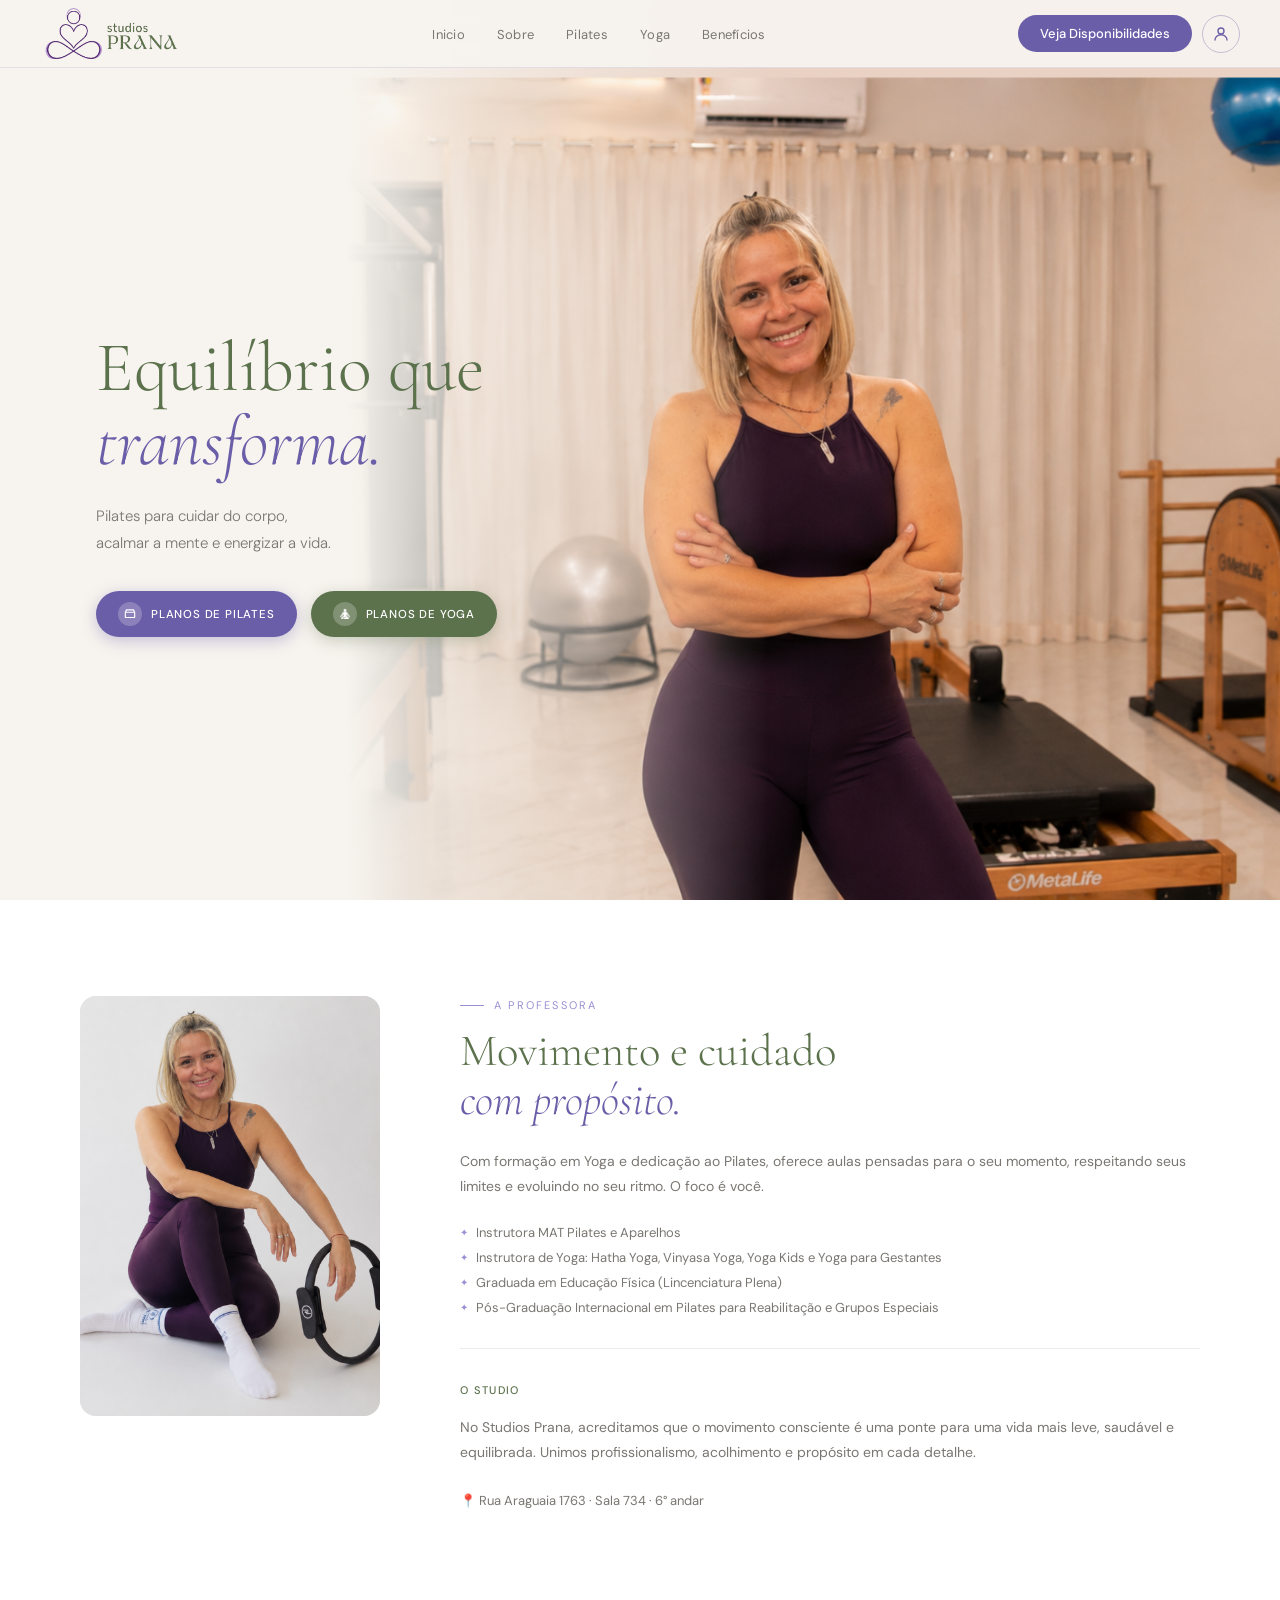
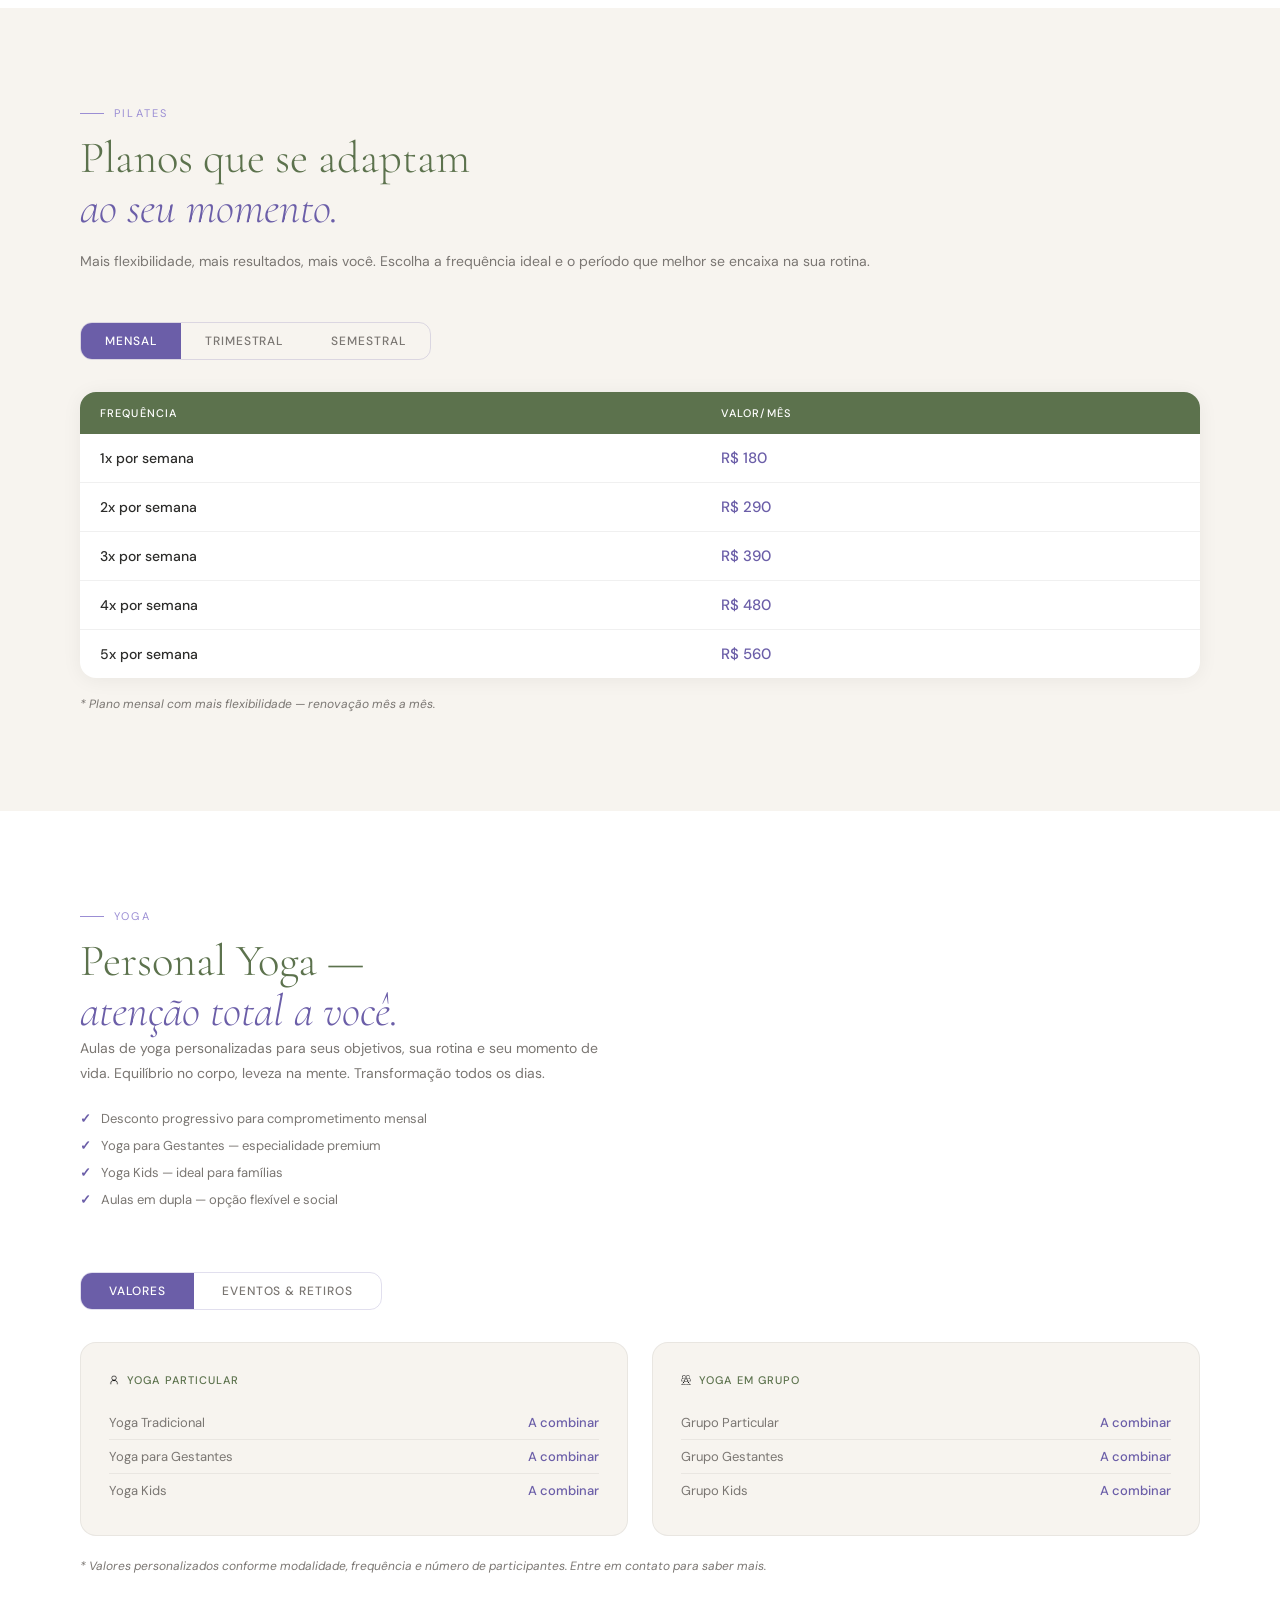
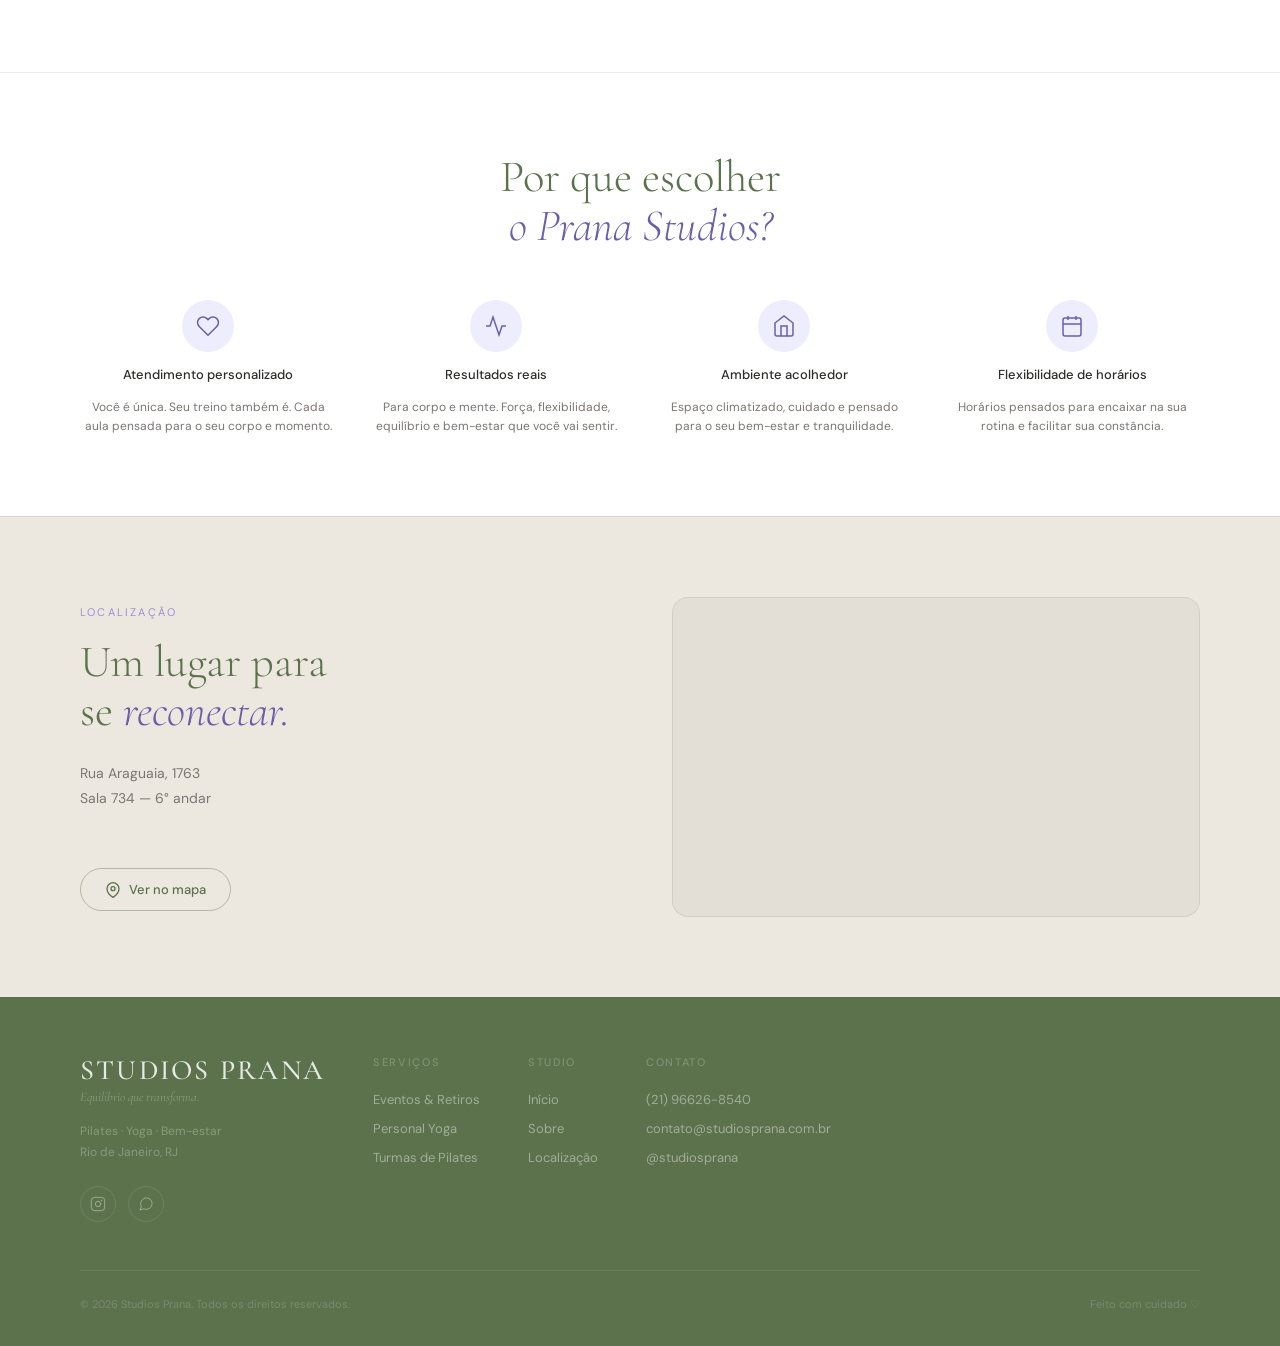
==== index.html @ 143e9cb1 "First Commit" ====
<!DOCTYPE html>
<html lang="pt-BR">

<head>
  <meta charset="UTF-8">
  <meta name="viewport" content="width=device-width, initial-scale=1.0">
  <title>Prana Studios — Equilíbrio que transforma</title>
  <link rel="preconnect" href="https://fonts.googleapis.com">
  <link rel="preconnect" href="https://fonts.gstatic.com" crossorigin>
  <link
    href="https://fonts.googleapis.com/css2?family=Cormorant+Garamond:ital,wght@0,300;0,400;0,500;1,300;1,400&family=DM+Sans:wght@300;400;500&display=swap"
    rel="stylesheet">
  <link rel="stylesheet" href="./css/style.css">
</head>

<body>

  <!-- NAV -->
  <nav>
    <img src="imagens/logo-horiz.png" alt="Prana Studios" style="width:140px;">
    <ul class="nav-links">
      <li><a href="#inicio">Inicio</a></li>
      <li><a href="#sobre">Sobre</a></li>
      <li><a href="#pilates">Pilates</a></li>
      <li><a href="#yoga">Yoga</a></li>
      <li><a href="#beneficios">Benefícios</a></li>
    </ul>
    <div class="nav-right">
      <button class="btn-nav" onclick="abrirAgendar()">Veja Disponibilidades</button>
      <button class="btn-login" onclick="document.getElementById('loginOverlay').classList.add('open')"
        aria-label="Área do professor">
        <svg width="18" height="18" viewBox="0 0 24 24" fill="none" stroke="currentColor" stroke-width="1.8"
          stroke-linecap="round">
          <circle cx="12" cy="8" r="4" />
          <path d="M4 20 C4 16 7.6 13 12 13 C16.4 13 20 16 20 20" />
        </svg>
        <span class="login-tooltip">Área da professora</span>
      </button>
    </div>
  </nav>

  <!-- MODAL LOGIN -->
  <div class="login-overlay" id="loginOverlay" onclick="if(event.target===this) this.classList.remove('open')">
    <div class="login-modal">
      <button class="modal-close" onclick="document.getElementById('loginOverlay').classList.remove('open')">✕</button>
      <div class="modal-logo">
        <span class="name">PRANA</span>
        <span class="sub">studios</span>
      </div>
      <h2 class="modal-title">Bem-vinda,<br><em>professora.</em></h2>
      <div class="form-group">
        <label>E-mail</label>
        <input type="email" placeholder="seu@email.com">
      </div>
      <div class="form-group">
        <label>Senha</label>
        <input type="password" placeholder="••••••••">
      </div>
      <button class="btn-login-submit" onclick="loginProfessora()">
        Entrar no painel
      </button>
      <p class="modal-footer-text"><a href="#">Esqueci minha senha</a></p>
    </div>
  </div>

  <!-- MODAL AGENDAMENTO -->
  <div class="agendar-overlay" id="agendarOverlay" onclick="if(event.target===this) fecharAgendar()">
    <div class="agendar-modal">
      <div class="agendar-header">
        <div class="agendar-steps" id="agendarDots"></div>
        <p class="agendar-step-label" id="stepLabel"></p>
        <h2 class="agendar-title" id="stepTitle"></h2>
        <button class="modal-close" onclick="fecharAgendar()" style="top:20px;right:20px;">✕</button>
      </div>
      <div id="agendarBodyWrap"></div>
      <div class="agendar-footer" id="agendarFooter"></div>
    </div>
  </div>

  <!-- HERO -->
  <section class="hero" id="inicio">
    <img src="imagens/Design sem nome2.png" class="hero-bg-img" alt="Prana Studios">
    <div class="hero-fade"></div>
    <div class="hero-content">
      <h1 class="hero-title">
        Equilíbrio que
        <em>transforma.</em>
      </h1>
      <p class="hero-sub">
        Pilates para cuidar do corpo,<br>
        acalmar a mente e energizar a vida.
      </p>
      <div class="hero-btns">
        <a href="#pilates" class="btn-hero btn-hero-pilates">
          <span class="btn-hero-icon">
            <svg width="14" height="14" viewBox="0 0 24 24" fill="none" stroke="currentColor" stroke-width="2">
              <path d="M4 9h16M4 9l2-4h12l2 4M4 9v8a1 1 0 0 0 1 1h14a1 1 0 0 0 1-1V9" />
            </svg>
          </span>
          Planos de Pilates
        </a>
        <a href="#yoga" class="btn-hero btn-hero-yoga">
          <span class="btn-hero-icon">
            <img src="imagens/yoga.png" alt="yoga" style="width: 12px; display: flex; margin-bottom: 2px;">
          </span>
          Planos de Yoga
        </a>
      </div>
    </div>
  </section>

  <!-- SOBRE -->
  <section class="sobre" id="sobre">
    <div class="sobre-header-mobile">
      <div class="sobre-img reveal">
        <img src="imagens/instrutora.png" alt="">
      </div>
    </div>
    <div class="reveal">
      <p class="section-eyebrow">A professora</p>
      <h2 class="sobre-title">Movimento e cuidado<br><em>com propósito.</em></h2>
      <p class="sobre-desc">
        Com formação em Yoga e dedicação ao Pilates, oferece aulas pensadas para o seu momento, respeitando seus limites e evoluindo no seu ritmo. O foco é você.
      </p>
      <div class="prof-credenciais">
        <span class="credencial">Instrutora MAT Pilates e Aparelhos</span>
        <span class="credencial">Instrutora de Yoga: Hatha Yoga, Vinyasa Yoga, Yoga Kids e Yoga para Gestantes</span>
        <span class="credencial">Graduada em Educação Física (Lincenciatura Plena)</span>
        <span class="credencial">Pós-Graduação Internacional em Pilates para Reabilitação e Grupos Especiais</span>
      </div>
      <div class="sobre-studio">
        <p class="sobre-studio-title">O studio</p>
        <p class="sobre-desc">No Studios Prana, acreditamos que o movimento consciente é uma ponte para uma vida mais
          leve, saudável e equilibrada. Unimos profissionalismo, acolhimento e propósito em cada detalhe.</p>
        <p style="font-size:13px;color:var(--texto-muted);">📍 Rua Araguaia 1763 · Sala 734 · 6° andar</p>
      </div>
    </div>
  </section>

  <!-- PILATES -->
  <section class="pilates-section" id="pilates">
    <div class="section-header reveal">
      <p class="section-eyebrow">Pilates</p>
      <h2 class="section-title">Planos que se adaptam<br><em>ao seu momento.</em></h2>
      <p class="section-desc">Mais flexibilidade, mais resultados, mais você. Escolha a frequência ideal e o período que
        melhor se encaixa na sua rotina.</p>
    </div>
    <div class="reveal">
      <div class="planos-tabs">
        <button class="plano-tab active" onclick="showTab('pilates','mensal',this)">Mensal</button>
        <button class="plano-tab" onclick="showTab('pilates','trimestral',this)">Trimestral</button>
        <button class="plano-tab" onclick="showTab('pilates','semestral',this)">Semestral</button>
      </div>
      <div class="planos-panel active" id="pilates-mensal">
        <table class="planos-table">
          <thead>
            <tr>
              <th>Frequência</th>
              <th>Valor/mês</th>
            </tr>
          </thead>
          <tbody>
            <tr>
              <td>1x por semana</td>
              <td class="preco">R$ 180</td>
            </tr>
            <tr>
              <td>2x por semana</td>
              <td class="preco">R$ 290</td>
            </tr>
            <tr>
              <td>3x por semana</td>
              <td class="preco">R$ 390</td>
            </tr>
            <tr>
              <td>4x por semana</td>
              <td class="preco">R$ 480</td>
            </tr>
            <tr>
              <td>5x por semana</td>
              <td class="preco">R$ 560</td>
            </tr>
          </tbody>
        </table>
        <p class="planos-nota">* Plano mensal com mais flexibilidade — renovação mês a mês.</p>
      </div>
      <div class="planos-panel" id="pilates-trimestral">
        <table class="planos-table">
          <thead>
            <tr>
              <th>Frequência</th>
              <th>Valor/mês</th>
            </tr>
          </thead>
          <tbody>
            <tr>
              <td>1x por semana</td>
              <td class="preco">R$ 170</td>
            </tr>
            <tr>
              <td>2x por semana</td>
              <td class="preco">R$ 275</td>
            </tr>
            <tr>
              <td>3x por semana</td>
              <td class="preco">R$ 370</td>
            </tr>
            <tr>
              <td>4x por semana</td>
              <td class="preco">R$ 455</td>
            </tr>
            <tr>
              <td>5x por semana</td>
              <td class="preco">R$ 530</td>
            </tr>
          </tbody>
        </table>
        <p class="planos-nota">* Plano trimestral com condições especiais — compromisso de 3 meses.</p>
      </div>
      <div class="planos-panel" id="pilates-semestral">
        <table class="planos-table">
          <thead>
            <tr>
              <th>Frequência</th>
              <th>Valor/mês</th>
            </tr>
          </thead>
          <tbody>
            <tr>
              <td>1x por semana</td>
              <td class="preco">R$ 160</td>
            </tr>
            <tr>
              <td>2x por semana</td>
              <td class="preco">R$ 255</td>
            </tr>
            <tr>
              <td>3x por semana</td>
              <td class="preco">R$ 345</td>
            </tr>
            <tr>
              <td>4x por semana</td>
              <td class="preco">R$ 430</td>
            </tr>
            <tr>
              <td>5x por semana</td>
              <td class="preco">R$ 499</td>
            </tr>
          </tbody>
        </table>
        <p class="planos-nota">* Plano semestral com maior benefício — melhor custo por aula.</p>
      </div>
    </div>
  </section>

  <!-- YOGA -->
  <section class="yoga-section" id="yoga">
    <div class="yoga-intro">
      <div class="reveal">
        <p class="section-eyebrow">Yoga</p>
        <h2 class="section-title">Personal Yoga —<br><em>atenção total a você.</em></h2>
        <p class="yoga-desc">Aulas de yoga personalizadas para seus objetivos, sua rotina e seu momento de vida.
          Equilíbrio no corpo, leveza na mente. Transformação todos os dias.</p>
        <div class="yoga-destaques">
          <span class="yoga-destaque">Desconto progressivo para comprometimento mensal</span>
          <span class="yoga-destaque">Yoga para Gestantes — especialidade premium</span>
          <span class="yoga-destaque">Yoga Kids — ideal para famílias</span>
          <span class="yoga-destaque">Aulas em dupla — opção flexível e social</span>
        </div>
      </div>
    </div>
    <div class="reveal">
      <div class="yoga-tabs">
        <button class="yoga-tab active" onclick="showYogaTab('yoga-valores',this)">Valores</button>
        <button class="yoga-tab" onclick="showYogaTab('yoga-eventos',this)">Eventos &amp; Retiros</button>
      </div>

      <div class="yoga-panel active" id="yoga-valores">
        <div class="yoga-grid">
          <div class="yoga-card">
            <p class="yoga-card-title">
              <img src="imagens/person.png" alt="person" style="width: 10px;">
              Yoga Particular
            </p>
            <table>
              <tr>
                <td>Yoga Tradicional</td>
                <td>A combinar</td>
              </tr>
              <tr>
                <td>Yoga para Gestantes</td>
                <td>A combinar</td>
              </tr>
              <tr>
                <td>Yoga Kids</td>
                <td>A combinar</td>
              </tr>
            </table>
          </div>
          <div class="yoga-card">
            <p class="yoga-card-title">
              <img src="imagens/group.png" alt="" style="width: 10px;">
              Yoga em Grupo
            </p>
            <table>
              <tr>
                <td>Grupo Particular</td>
                <td>A combinar</td>
              </tr>
              <tr>
                <td>Grupo Gestantes</td>
                <td>A combinar</td>
              </tr>
              <tr>
                <td>Grupo Kids</td>
                <td>A combinar</td>
              </tr>
            </table>
          </div>
        </div>
        <p style="font-size:12px;color:var(--texto-muted);margin-top:1.25rem;font-style:italic;">
          * Valores personalizados conforme modalidade, frequência e número de participantes. Entre em contato para
          saber mais.
        </p>
      </div>

      <!-- EVENTOS & RETIROS — estado vazio + estrutura para eventos futuros -->
      <div class="yoga-panel" id="yoga-eventos">

        <!-- Estado vazio (visível enquanto não houver eventos) -->
        <div class="eventos-empty" id="eventosEmpty">
          <div class="eventos-empty-icon">
            <svg width="28" height="28" viewBox="0 0 24 24" fill="none" stroke="currentColor" stroke-width="1.3">
              <rect x="3" y="4" width="18" height="18" rx="2" />
              <line x1="16" y1="2" x2="16" y2="6" />
              <line x1="8" y1="2" x2="8" y2="6" />
              <line x1="3" y1="10" x2="21" y2="10" />
              <path d="M8 14h.01M12 14h.01M16 14h.01M8 18h.01M12 18h.01" />
            </svg>
          </div>
          <h3 class="eventos-empty-title">Em breve,<br><em>experiências incríveis.</em></h3>
          <p class="eventos-empty-desc">Nossos eventos e retiros estão sendo preparados com muito carinho. Deixe seu
            e-mail e você será a primeira a saber quando tiver novidades!</p>

          <!-- Formulário de aviso por e-mail -->
          <div class="eventos-email-form" id="eventosEmailForm">
            <div class="eventos-email-input-wrap">
              <input type="email" id="eventosEmailInput" class="eventos-email-input" placeholder="seu@email.com">
              <button class="eventos-email-btn" onclick="enviarAvisoEvento()">
                <svg width="14" height="14" viewBox="0 0 24 24" fill="none" stroke="currentColor" stroke-width="2.5">
                  <path d="M5 12h14M12 5l7 7-7 7" />
                </svg>
                Me avise
              </button>
            </div>
            <p class="eventos-email-nota">Sem spam. Só as novidades que importam 🌿</p>
          </div>

          <!-- Confirmação após envio -->
          <div class="eventos-email-ok" id="eventosEmailOk" style="display:none;">
            <svg width="18" height="18" viewBox="0 0 24 24" fill="none" stroke="currentColor" stroke-width="2">
              <path d="M20 6L9 17l-5-5" />
            </svg>
            Anotado! Você será avisada em primeira mão 🙏
          </div>

          <div class="eventos-tags">
            <span class="eventos-tag">🏕️ Retiros de fim de semana</span>
            <span class="eventos-tag">🧘 Aulas especiais em grupo</span>
            <span class="eventos-tag">✨ Workshops de bem-estar</span>
            <span class="eventos-tag">🌿 Meditação guiada</span>
          </div>
        </div>

        <!-- Grid de eventos (oculto agora — remova a style="display:none" e adicione a classe tem-eventos quando tiver eventos) -->
        <div class="eventos-grid" id="eventosGrid" style="display:none;">
          <!-- Exemplo de card de evento — duplique para adicionar mais -->
          <div class="evento-card-novo">
            <div class="evento-card-foto">
              <img src="" alt="Retiro de Yoga">
              <div class="evento-card-data">
                <div class="dia">14</div>
                <div class="mes">Jun</div>
              </div>
            </div>
            <div class="evento-card-body">
              <p class="evento-card-tipo">Retiro · Fim de semana</p>
              <h4 class="evento-card-nome">Retiro de Reconexão</h4>
              <p class="evento-card-info">Sábado e domingo · Serra da Mantiqueira<br>Yoga, meditação e alimentação
                consciente</p>
            </div>
          </div>
        </div>

      </div>
    </div>
  </section>

  <!-- BENEFÍCIOS -->
  <section class="beneficios-section" id="beneficios">
    <div class="beneficios-header reveal">
      <h2 class="beneficios-title">Por que escolher<br><em>o Prana Studios?</em></h2>
    </div>
    <div class="beneficios-grid">
      <div class="beneficio reveal">
        <div class="beneficio-icon"><svg width="24" height="24" viewBox="0 0 24 24" fill="none" stroke="currentColor"
            stroke-width="1.5">
            <path
              d="M20.84 4.61a5.5 5.5 0 0 0-7.78 0L12 5.67l-1.06-1.06a5.5 5.5 0 0 0-7.78 7.78l1.06 1.06L12 21.23l7.78-7.78 1.06-1.06a5.5 5.5 0 0 0 0-7.78z" />
          </svg></div>
        <p class="beneficio-title">Atendimento personalizado</p>
        <p class="beneficio-desc">Você é única. Seu treino também é. Cada aula pensada para o seu corpo e momento.</p>
      </div>
      <div class="beneficio reveal">
        <div class="beneficio-icon"><svg width="24" height="24" viewBox="0 0 24 24" fill="none" stroke="currentColor"
            stroke-width="1.5">
            <polyline points="22 12 18 12 15 21 9 3 6 12 2 12" />
          </svg></div>
        <p class="beneficio-title">Resultados reais</p>
        <p class="beneficio-desc">Para corpo e mente. Força, flexibilidade, equilíbrio e bem-estar que você vai sentir.
        </p>
      </div>
      <div class="beneficio reveal">
        <div class="beneficio-icon"><svg width="24" height="24" viewBox="0 0 24 24" fill="none" stroke="currentColor"
            stroke-width="1.5">
            <path d="M3 9l9-7 9 7v11a2 2 0 0 1-2 2H5a2 2 0 0 1-2-2z" />
            <polyline points="9 22 9 12 15 12 15 22" />
          </svg></div>
        <p class="beneficio-title">Ambiente acolhedor</p>
        <p class="beneficio-desc">Espaço climatizado, cuidado e pensado para o seu bem-estar e tranquilidade.</p>
      </div>
      <div class="beneficio reveal">
        <div class="beneficio-icon"><svg width="24" height="24" viewBox="0 0 24 24" fill="none" stroke="currentColor"
            stroke-width="1.5">
            <rect x="3" y="4" width="18" height="18" rx="2" ry="2" />
            <line x1="16" y1="2" x2="16" y2="6" />
            <line x1="8" y1="2" x2="8" y2="6" />
            <line x1="3" y1="10" x2="21" y2="10" />
          </svg></div>
        <p class="beneficio-title">Flexibilidade de horários</p>
        <p class="beneficio-desc">Horários pensados para encaixar na sua rotina e facilitar sua constância.</p>
      </div>
    </div>
  </section>

  <!-- LOCALIZAÇÃO -->
  <section class="localizacao" id="localizacao">
    <div class="loc-content reveal">
      <p class="loc-eyebrow">Localização</p>
      <h2 class="loc-title">Um lugar para<br>se <em>reconectar.</em></h2>
      <p class="loc-address">
        Rua Araguaia, 1763<br>
        Sala 734 — 6° andar<br><br>
      </p>
      <!-- Ver no mapa: abre Google Maps com rota para o endereço -->
      <a href="https://www.google.com/maps/dir/?api=1&destination=Rua+Araguaia,+1763,+Rio+de+Janeiro,+RJ"
        target="_blank" rel="noopener" class="btn-mapa">
        <svg width="16" height="16" viewBox="0 0 24 24" fill="none" stroke="currentColor" stroke-width="2">
          <path d="M21 10c0 7-9 13-9 13s-9-6-9-13a9 9 0 0 1 18 0z" />
          <circle cx="12" cy="10" r="3" />
        </svg>
        Ver no mapa
      </a>
    </div>
    <div class="loc-map reveal">
      <iframe
        src="https://www.google.com/maps/embed?pb=!1m18!1m12!1m3!1d3674.4744946246574!2d-43.3314837!3d-22.932745999999998!2m3!1f0!2f0!3f0!3m2!1i1024!2i768!4f13.1!3m3!1m2!1s0x9bd820514ac773%3A0x2c5edb3a5655ba79!2sUpside%20Araguaia!5e0!3m2!1spt-BR!2sbr!4v1779036798841!5m2!1spt-BR!2sbr"
        width="100%" height="100%" style="border:0;" allowfullscreen="" loading="lazy"
        referrerpolicy="no-referrer-when-downgrade">
      </iframe>
    </div>
  </section>

  <!-- FOOTER -->
  <footer>
    <div class="footer-top">
      <div class="footer-brand">
        <span class="name">STUDIOS PRANA</span>
        <span class="tagline">Equilíbrio que transforma.</span>
        <p>Pilates · Yoga · Bem-estar<br>Rio de Janeiro, RJ</p>
        <div class="social-links">
          <!-- Instagram -->
          <a class="social-link" href="https://instagram.com/studiosprana" target="_blank" aria-label="Instagram">
            <svg width="16" height="16" viewBox="0 0 24 24" fill="none" stroke="currentColor" stroke-width="1.5">
              <rect x="2" y="2" width="20" height="20" rx="5" />
              <circle cx="12" cy="12" r="4" />
              <circle cx="17.5" cy="6.5" r="0.5" fill="currentColor" />
            </svg>
          </a>
          <!-- WhatsApp -->
          <a class="social-link" href="https://wa.me/5521966268540" target="_blank" aria-label="WhatsApp">
            <svg width="16" height="16" viewBox="0 0 24 24" fill="none" stroke="currentColor" stroke-width="1.5">
              <path
                d="M21 11.5a8.38 8.38 0 0 1-.9 3.8 8.5 8.5 0 0 1-7.6 4.7 8.38 8.38 0 0 1-3.8-.9L3 21l1.9-5.7a8.38 8.38 0 0 1-.9-3.8 8.5 8.5 0 0 1 4.7-7.6 8.38 8.38 0 0 1 3.8-.9h.5a8.48 8.48 0 0 1 8 8v.5z" />
            </svg>
          </a>
        </div>
      </div>

      <div class="footer-col">
        <p class="footer-col-title">Serviços</p>
        <ul>
          <li><a href="#yoga">Eventos &amp; Retiros</a></li>
          <li><a href="#yoga">Personal Yoga</a></li>
          <li><a href="#pilates">Turmas de Pilates</a></li>
        </ul>
      </div>

      <div class="footer-col">
        <p class="footer-col-title">Studio</p>
        <ul>
          <li><a href="#inicio">Início</a></li>
          <li><a href="#sobre">Sobre</a></li>
          <li><a href="#localizacao">Localização</a></li>
        </ul>
      </div>

      <div class="footer-col">
        <p class="footer-col-title">Contato</p>
        <ul>
          <li><a href="https://wa.me/5521966268540">(21) 96626-8540</a></li>
          <li><a href="mailto:contato@studiosprana.com.br">contato@studiosprana.com.br</a></li>
          <li><a href="https://instagram.com/studiosprana" target="_blank">@studiosprana</a></li>
        </ul>
      </div>
    </div>
    <div class="footer-bottom">
      <p>© 2026 Studios Prana. Todos os direitos reservados.</p>
      <p>Feito com cuidado ♡</p>
    </div>
  </footer>
  <script src="script.js"></script>
</body>

</html>
---- css/style.css ----
/* BASE — crie a pasta css/base/ com esses arquivos */
@import url('./base/reset.css');
@import url('./base/variables.css');
@import url('./base/typography.css');
@import url('./base/global.css');

/* LAYOUT */
@import url('./layout/nav.css');
@import url('./layout/sections.css');
@import url('./layout/footer.css');

/* COMPONENTS */
@import url('./components/modals.css');
@import url('./components/forms.css');
@import url('./components/buttons.css');
@import url('./components/cards.css');
@import url('./components/tabs.css');
@import url('./components/animations.css');

/* SECTIONS */
@import url('./sections/hero.css');
@import url('./sections/sobre.css');
@import url('./sections/pilares.css');
@import url('./sections/pilates.css');
@import url('./sections/yoga.css');
@import url('./sections/servicos.css');
@import url('./sections/beneficions.css');
@import url('./sections/localizacao.css');
@import url('./sections/agendamento.css');
@import url('./sections/eventos.css');

/* RESPONSIVE — pasta se chama "responsividade", não "responsive" */
@import url('./responsividade/mobile.css');
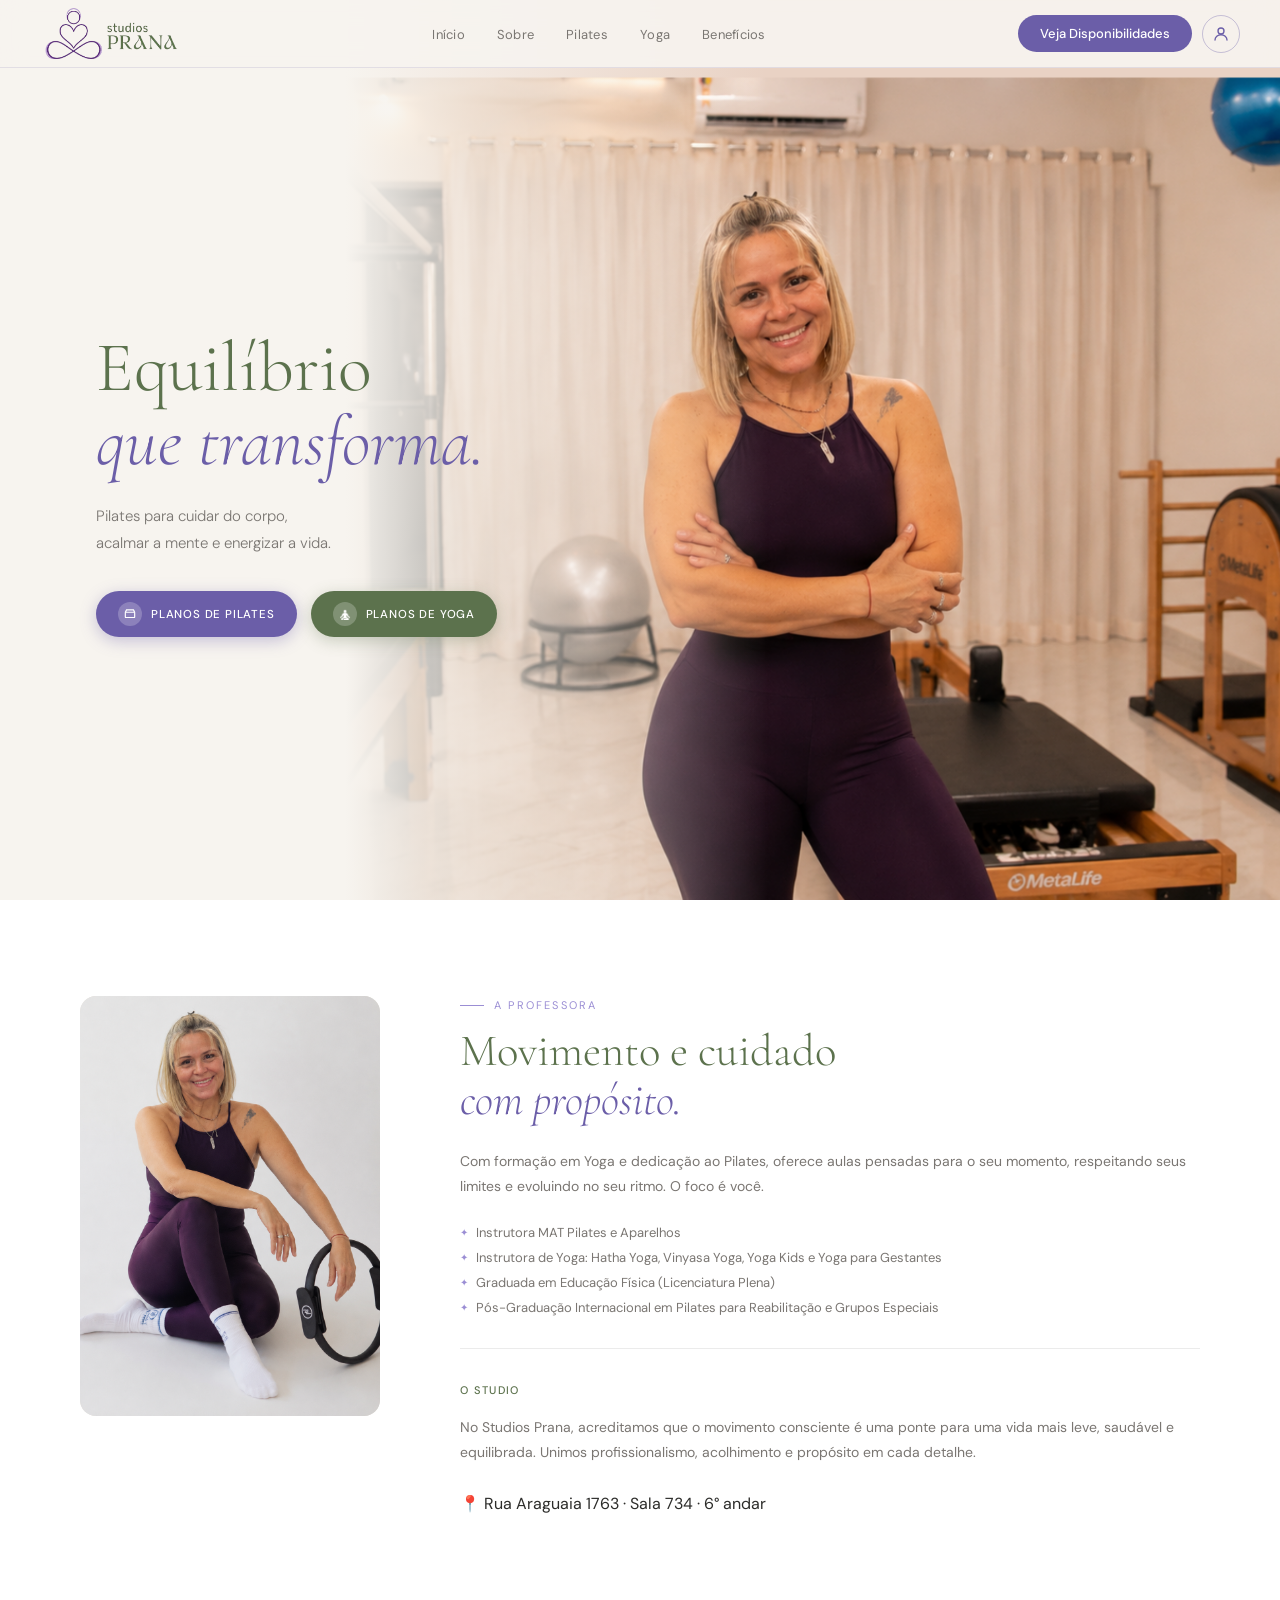
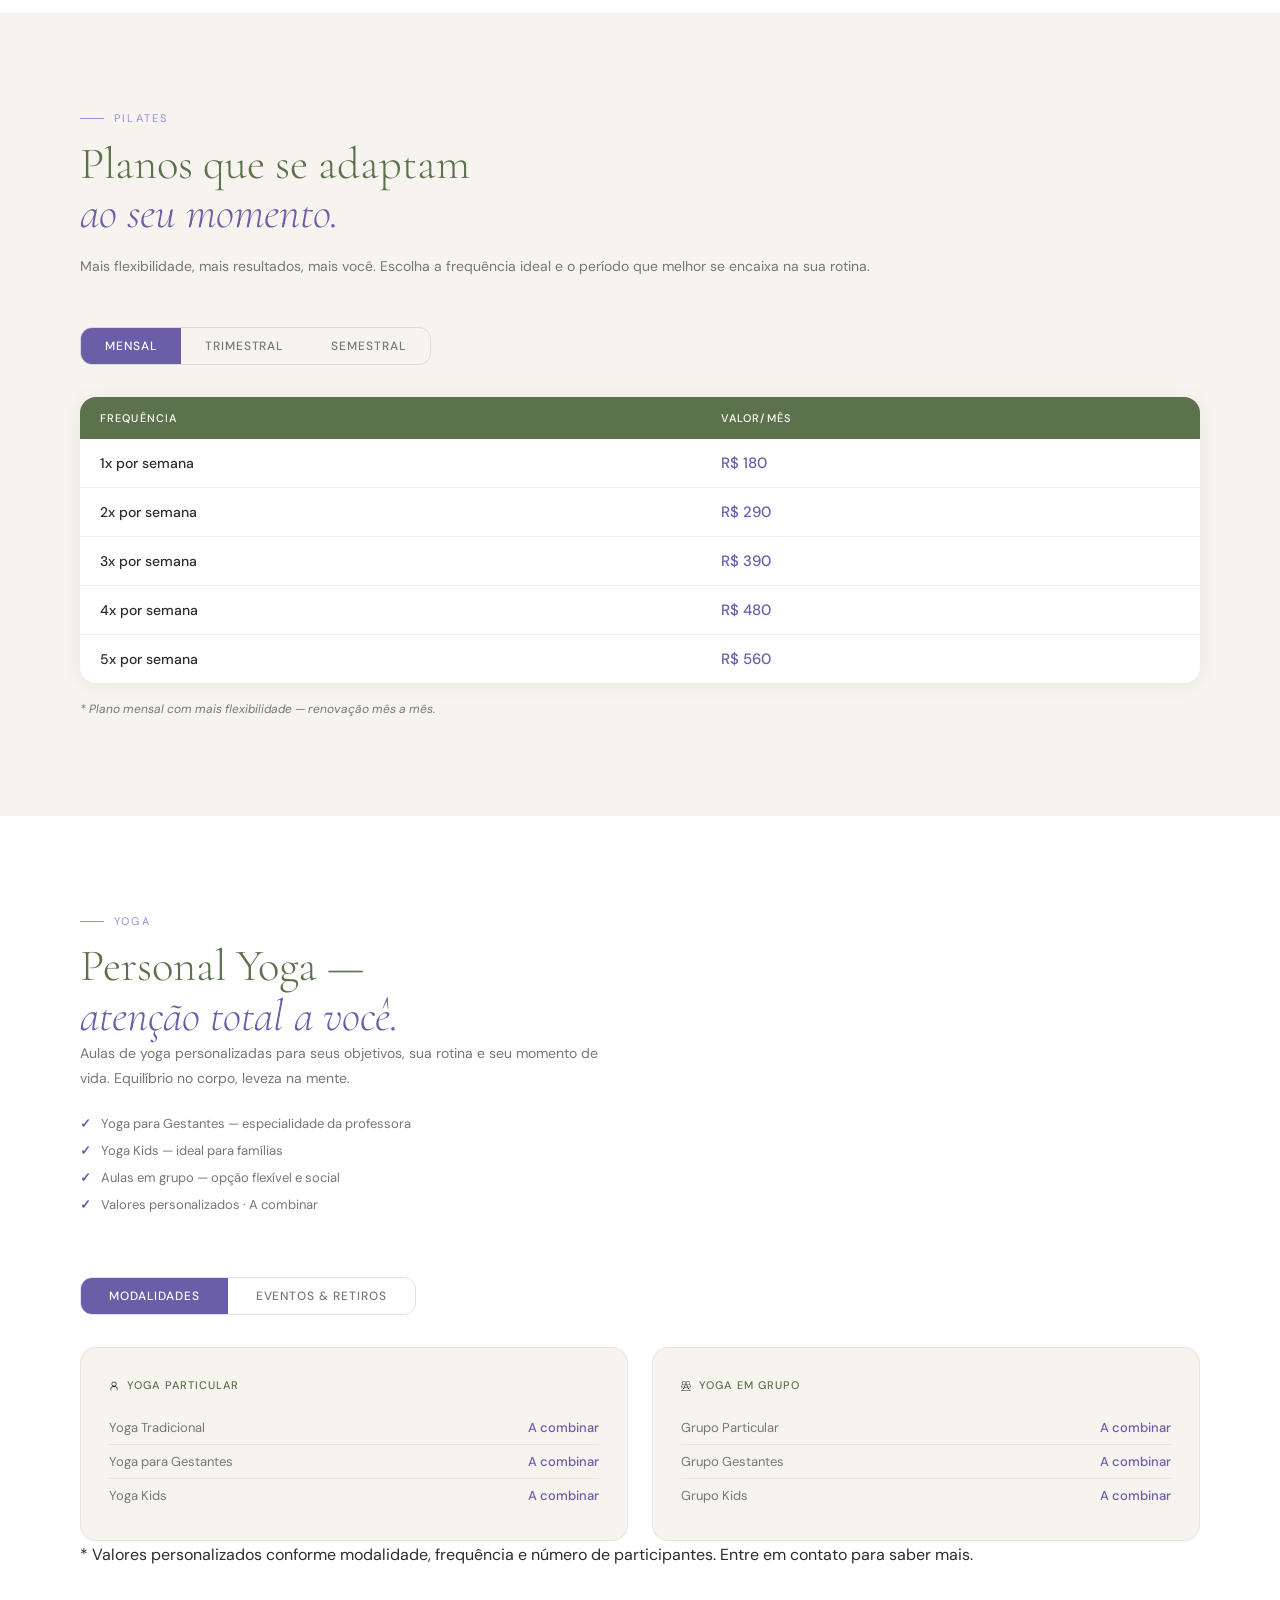
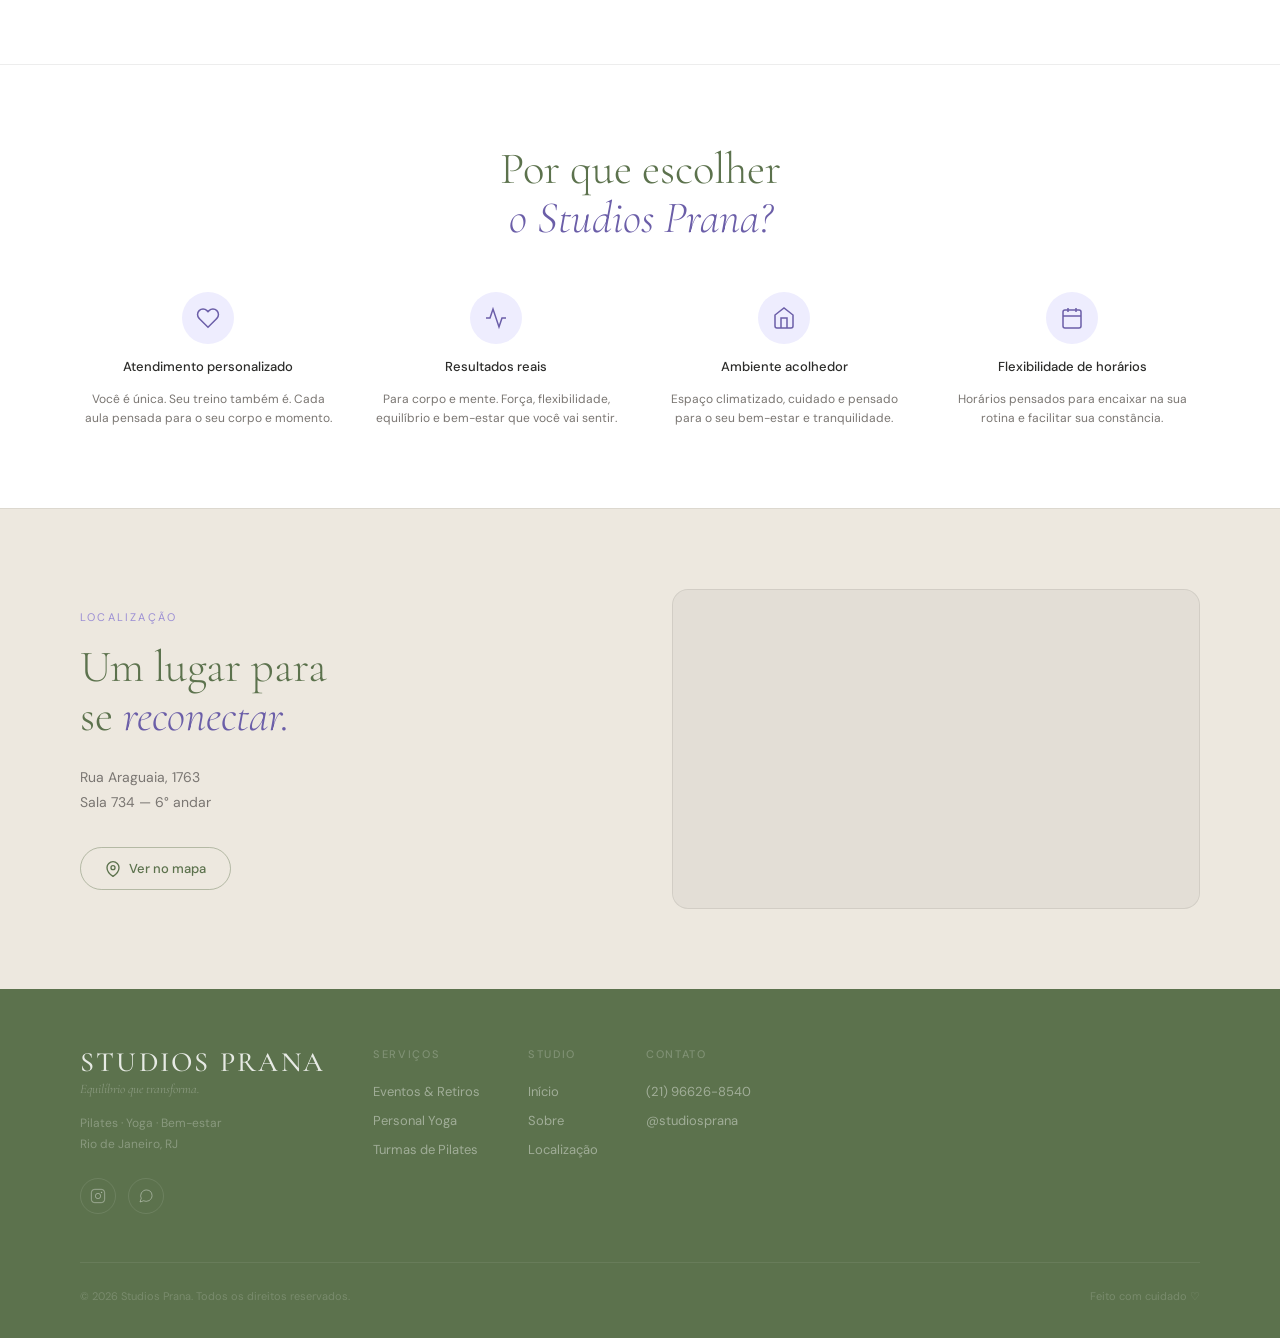
==== commit 87bf44c3: "Refactor scheduling modal logic and improve state management" ====
--- a/index.html
+++ b/index.html
@@ -4,7 +4,7 @@
 <head>
   <meta charset="UTF-8">
   <meta name="viewport" content="width=device-width, initial-scale=1.0">
-  <title>Prana Studios — Equilíbrio que transforma</title>
+  <title>Studios Prana — Equilíbrio que transforma</title>
   <link rel="preconnect" href="https://fonts.googleapis.com">
   <link rel="preconnect" href="https://fonts.gstatic.com" crossorigin>
   <link
@@ -15,20 +15,30 @@
 
 <body>
 
-  <!-- NAV -->
+  <!-- ── NAV ── -->
   <nav>
+    <button class="btn-menu" onclick="abrirDrawer()" aria-label="Abrir menu">
+      <svg viewBox="0 0 24 24" fill="none" stroke="currentColor" stroke-width="2">
+        <line x1="3" y1="6" x2="21" y2="6" />
+        <line x1="3" y1="12" x2="21" y2="12" />
+        <line x1="3" y1="18" x2="21" y2="18" />
+      </svg>
+    </button>
+
     <img src="imagens/logo-horiz.png" alt="Prana Studios" style="width:140px;">
+
     <ul class="nav-links">
-      <li><a href="#inicio">Inicio</a></li>
+      <li><a href="#inicio">Início</a></li>
       <li><a href="#sobre">Sobre</a></li>
       <li><a href="#pilates">Pilates</a></li>
       <li><a href="#yoga">Yoga</a></li>
       <li><a href="#beneficios">Benefícios</a></li>
     </ul>
+
     <div class="nav-right">
       <button class="btn-nav" onclick="abrirAgendar()">Veja Disponibilidades</button>
       <button class="btn-login" onclick="document.getElementById('loginOverlay').classList.add('open')"
-        aria-label="Área do professor">
+        aria-label="Área da professora">
         <svg width="18" height="18" viewBox="0 0 24 24" fill="none" stroke="currentColor" stroke-width="1.8"
           stroke-linecap="round">
           <circle cx="12" cy="8" r="4" />
@@ -39,7 +49,25 @@
     </div>
   </nav>
 
-  <!-- MODAL LOGIN -->
+  <div class="nav-drawer" id="navDrawer">
+    <div class="drawer-backdrop" onclick="fecharDrawer()"></div>
+    <div class="drawer-panel">
+      <button class="drawer-close" onclick="fecharDrawer()" aria-label="Fechar menu">
+        <svg viewBox="0 0 24 24" fill="none" stroke="currentColor" stroke-width="2">
+          <line x1="18" y1="6" x2="6" y2="18" />
+          <line x1="6" y1="6" x2="18" y2="18" />
+        </svg>
+      </button>
+      <a href="#inicio" onclick="fecharDrawer()">Início</a>
+      <a href="#sobre" onclick="fecharDrawer()">Sobre</a>
+      <a href="#pilates" onclick="fecharDrawer()">Pilates</a>
+      <a href="#yoga" onclick="fecharDrawer()">Yoga</a>
+      <a href="#beneficios" onclick="fecharDrawer()">Benefícios</a>
+    </div>
+  </div>
+
+
+  <!-- ── MODAL LOGIN ── -->
   <div class="login-overlay" id="loginOverlay" onclick="if(event.target===this) this.classList.remove('open')">
     <div class="login-modal">
       <button class="modal-close" onclick="document.getElementById('loginOverlay').classList.remove('open')">✕</button>
@@ -56,14 +84,12 @@
         <label>Senha</label>
         <input type="password" placeholder="••••••••">
       </div>
-      <button class="btn-login-submit" onclick="loginProfessora()">
-        Entrar no painel
-      </button>
+      <button class="btn-login-submit" onclick="loginProfessora()">Entrar no painel</button>
       <p class="modal-footer-text"><a href="#">Esqueci minha senha</a></p>
     </div>
   </div>
 
-  <!-- MODAL AGENDAMENTO -->
+  <!-- ── MODAL AGENDAMENTO ── -->
   <div class="agendar-overlay" id="agendarOverlay" onclick="if(event.target===this) fecharAgendar()">
     <div class="agendar-modal">
       <div class="agendar-header">
@@ -77,19 +103,25 @@
     </div>
   </div>
 
-  <!-- HERO -->
+  <!-- ── HERO ── -->
   <section class="hero" id="inicio">
-    <img src="imagens/Design sem nome2.png" class="hero-bg-img" alt="Prana Studios">
+    <img src="imagens/Design sem nome2.png" class="hero-bg-img" alt="Studios Prana">
     <div class="hero-fade"></div>
     <div class="hero-content">
-      <h1 class="hero-title">
-        Equilíbrio que
-        <em>transforma.</em>
-      </h1>
+
+      <div class="hero-header">
+        <img src="imagens/logo-img.png" alt="Prana Studios" class="hero-logo-mobile">
+
+        <h1 class="hero-title">
+          Equilíbrio
+          <em> que transforma.</em>
+        </h1>
+      </div>
       <p class="hero-sub">
         Pilates para cuidar do corpo,<br>
         acalmar a mente e energizar a vida.
       </p>
+
       <div class="hero-btns">
         <a href="#pilates" class="btn-hero btn-hero-pilates">
           <span class="btn-hero-icon">
@@ -101,7 +133,7 @@
         </a>
         <a href="#yoga" class="btn-hero btn-hero-yoga">
           <span class="btn-hero-icon">
-            <img src="imagens/yoga.png" alt="yoga" style="width: 12px; display: flex; margin-bottom: 2px;">
+            <img src="imagens/yoga.png" alt="" style="width:12px;">
           </span>
           Planos de Yoga
         </a>
@@ -109,35 +141,36 @@
     </div>
   </section>
 
-  <!-- SOBRE -->
+  <!-- ── SOBRE ── -->
   <section class="sobre" id="sobre">
     <div class="sobre-header-mobile">
       <div class="sobre-img reveal">
-        <img src="imagens/instrutora.png" alt="">
+        <img src="imagens/instrutora.png" alt="Professora">
       </div>
     </div>
     <div class="reveal">
       <p class="section-eyebrow">A professora</p>
       <h2 class="sobre-title">Movimento e cuidado<br><em>com propósito.</em></h2>
       <p class="sobre-desc">
-        Com formação em Yoga e dedicação ao Pilates, oferece aulas pensadas para o seu momento, respeitando seus limites e evoluindo no seu ritmo. O foco é você.
+        Com formação em Yoga e dedicação ao Pilates, oferece aulas pensadas para o seu momento, respeitando seus limites
+        e evoluindo no seu ritmo. O foco é você.
       </p>
       <div class="prof-credenciais">
         <span class="credencial">Instrutora MAT Pilates e Aparelhos</span>
         <span class="credencial">Instrutora de Yoga: Hatha Yoga, Vinyasa Yoga, Yoga Kids e Yoga para Gestantes</span>
-        <span class="credencial">Graduada em Educação Física (Lincenciatura Plena)</span>
+        <span class="credencial">Graduada em Educação Física (Licenciatura Plena)</span>
         <span class="credencial">Pós-Graduação Internacional em Pilates para Reabilitação e Grupos Especiais</span>
       </div>
       <div class="sobre-studio">
         <p class="sobre-studio-title">O studio</p>
         <p class="sobre-desc">No Studios Prana, acreditamos que o movimento consciente é uma ponte para uma vida mais
           leve, saudável e equilibrada. Unimos profissionalismo, acolhimento e propósito em cada detalhe.</p>
-        <p style="font-size:13px;color:var(--texto-muted);">📍 Rua Araguaia 1763 · Sala 734 · 6° andar</p>
+        <p class="sobre-endereco">📍 Rua Araguaia 1763 · Sala 734 · 6° andar</p>
       </div>
     </div>
   </section>
 
-  <!-- PILATES -->
+  <!-- ── PILATES ── -->
   <section class="pilates-section" id="pilates">
     <div class="section-header reveal">
       <p class="section-eyebrow">Pilates</p>
@@ -151,6 +184,7 @@
         <button class="plano-tab" onclick="showTab('pilates','trimestral',this)">Trimestral</button>
         <button class="plano-tab" onclick="showTab('pilates','semestral',this)">Semestral</button>
       </div>
+
       <div class="planos-panel active" id="pilates-mensal">
         <table class="planos-table">
           <thead>
@@ -184,6 +218,7 @@
         </table>
         <p class="planos-nota">* Plano mensal com mais flexibilidade — renovação mês a mês.</p>
       </div>
+
       <div class="planos-panel" id="pilates-trimestral">
         <table class="planos-table">
           <thead>
@@ -217,6 +252,7 @@
         </table>
         <p class="planos-nota">* Plano trimestral com condições especiais — compromisso de 3 meses.</p>
       </div>
+
       <div class="planos-panel" id="pilates-semestral">
         <table class="planos-table">
           <thead>
@@ -253,33 +289,35 @@
     </div>
   </section>
 
-  <!-- YOGA -->
+  <!-- ── YOGA ── -->
   <section class="yoga-section" id="yoga">
     <div class="yoga-intro">
       <div class="reveal">
         <p class="section-eyebrow">Yoga</p>
         <h2 class="section-title">Personal Yoga —<br><em>atenção total a você.</em></h2>
         <p class="yoga-desc">Aulas de yoga personalizadas para seus objetivos, sua rotina e seu momento de vida.
-          Equilíbrio no corpo, leveza na mente. Transformação todos os dias.</p>
+          Equilíbrio no corpo, leveza na mente.</p>
         <div class="yoga-destaques">
-          <span class="yoga-destaque">Desconto progressivo para comprometimento mensal</span>
-          <span class="yoga-destaque">Yoga para Gestantes — especialidade premium</span>
+          <span class="yoga-destaque">Yoga para Gestantes — especialidade da professora</span>
           <span class="yoga-destaque">Yoga Kids — ideal para famílias</span>
-          <span class="yoga-destaque">Aulas em dupla — opção flexível e social</span>
-        </div>
-      </div>
-    </div>
+          <span class="yoga-destaque">Aulas em grupo — opção flexível e social</span>
+          <span class="yoga-destaque">Valores personalizados · A combinar</span>
+        </div>
+      </div>
+    </div>
+
     <div class="reveal">
       <div class="yoga-tabs">
-        <button class="yoga-tab active" onclick="showYogaTab('yoga-valores',this)">Valores</button>
+        <button class="yoga-tab active" onclick="showYogaTab('yoga-valores',this)">Modalidades</button>
         <button class="yoga-tab" onclick="showYogaTab('yoga-eventos',this)">Eventos &amp; Retiros</button>
       </div>
 
+      <!-- MODALIDADES -->
       <div class="yoga-panel active" id="yoga-valores">
         <div class="yoga-grid">
           <div class="yoga-card">
             <p class="yoga-card-title">
-              <img src="imagens/person.png" alt="person" style="width: 10px;">
+              <img src="imagens/person.png" alt="" style="width:10px;">
               Yoga Particular
             </p>
             <table>
@@ -299,7 +337,7 @@
           </div>
           <div class="yoga-card">
             <p class="yoga-card-title">
-              <img src="imagens/group.png" alt="" style="width: 10px;">
+              <img src="imagens/group.png" alt="" style="width:10px;">
               Yoga em Grupo
             </p>
             <table>
@@ -318,16 +356,12 @@
             </table>
           </div>
         </div>
-        <p style="font-size:12px;color:var(--texto-muted);margin-top:1.25rem;font-style:italic;">
-          * Valores personalizados conforme modalidade, frequência e número de participantes. Entre em contato para
-          saber mais.
-        </p>
-      </div>
-
-      <!-- EVENTOS & RETIROS — estado vazio + estrutura para eventos futuros -->
+        <p class="yoga-nota">* Valores personalizados conforme modalidade, frequência e número de participantes. Entre
+          em contato para saber mais.</p>
+      </div>
+
+      <!-- EVENTOS & RETIROS -->
       <div class="yoga-panel" id="yoga-eventos">
-
-        <!-- Estado vazio (visível enquanto não houver eventos) -->
         <div class="eventos-empty" id="eventosEmpty">
           <div class="eventos-empty-icon">
             <svg width="28" height="28" viewBox="0 0 24 24" fill="none" stroke="currentColor" stroke-width="1.3">
@@ -340,9 +374,7 @@
           </div>
           <h3 class="eventos-empty-title">Em breve,<br><em>experiências incríveis.</em></h3>
           <p class="eventos-empty-desc">Nossos eventos e retiros estão sendo preparados com muito carinho. Deixe seu
-            e-mail e você será a primeira a saber quando tiver novidades!</p>
-
-          <!-- Formulário de aviso por e-mail -->
+            e-mail e você será a primeira a saber!</p>
           <div class="eventos-email-form" id="eventosEmailForm">
             <div class="eventos-email-input-wrap">
               <input type="email" id="eventosEmailInput" class="eventos-email-input" placeholder="seu@email.com">
@@ -355,15 +387,12 @@
             </div>
             <p class="eventos-email-nota">Sem spam. Só as novidades que importam 🌿</p>
           </div>
-
-          <!-- Confirmação após envio -->
           <div class="eventos-email-ok" id="eventosEmailOk" style="display:none;">
             <svg width="18" height="18" viewBox="0 0 24 24" fill="none" stroke="currentColor" stroke-width="2">
               <path d="M20 6L9 17l-5-5" />
             </svg>
             Anotado! Você será avisada em primeira mão 🙏
           </div>
-
           <div class="eventos-tags">
             <span class="eventos-tag">🏕️ Retiros de fim de semana</span>
             <span class="eventos-tag">🧘 Aulas especiais em grupo</span>
@@ -372,9 +401,8 @@
           </div>
         </div>
 
-        <!-- Grid de eventos (oculto agora — remova a style="display:none" e adicione a classe tem-eventos quando tiver eventos) -->
+        <!-- Grid de eventos — remova display:none e adicione classe tem-eventos quando houver eventos -->
         <div class="eventos-grid" id="eventosGrid" style="display:none;">
-          <!-- Exemplo de card de evento — duplique para adicionar mais -->
           <div class="evento-card-novo">
             <div class="evento-card-foto">
               <img src="" alt="Retiro de Yoga">
@@ -391,68 +419,70 @@
             </div>
           </div>
         </div>
-
       </div>
     </div>
   </section>
 
-  <!-- BENEFÍCIOS -->
+  <!-- ── BENEFÍCIOS ── -->
   <section class="beneficios-section" id="beneficios">
     <div class="beneficios-header reveal">
-      <h2 class="beneficios-title">Por que escolher<br><em>o Prana Studios?</em></h2>
+      <h2 class="beneficios-title">Por que escolher<br><em>o Studios Prana?</em></h2>
     </div>
     <div class="beneficios-grid">
       <div class="beneficio reveal">
-        <div class="beneficio-icon"><svg width="24" height="24" viewBox="0 0 24 24" fill="none" stroke="currentColor"
-            stroke-width="1.5">
+        <div class="beneficio-icon">
+          <svg width="24" height="24" viewBox="0 0 24 24" fill="none" stroke="currentColor" stroke-width="1.5">
             <path
               d="M20.84 4.61a5.5 5.5 0 0 0-7.78 0L12 5.67l-1.06-1.06a5.5 5.5 0 0 0-7.78 7.78l1.06 1.06L12 21.23l7.78-7.78 1.06-1.06a5.5 5.5 0 0 0 0-7.78z" />
-          </svg></div>
+          </svg>
+        </div>
         <p class="beneficio-title">Atendimento personalizado</p>
         <p class="beneficio-desc">Você é única. Seu treino também é. Cada aula pensada para o seu corpo e momento.</p>
       </div>
       <div class="beneficio reveal">
-        <div class="beneficio-icon"><svg width="24" height="24" viewBox="0 0 24 24" fill="none" stroke="currentColor"
-            stroke-width="1.5">
+        <div class="beneficio-icon">
+          <svg width="24" height="24" viewBox="0 0 24 24" fill="none" stroke="currentColor" stroke-width="1.5">
             <polyline points="22 12 18 12 15 21 9 3 6 12 2 12" />
-          </svg></div>
+          </svg>
+        </div>
         <p class="beneficio-title">Resultados reais</p>
         <p class="beneficio-desc">Para corpo e mente. Força, flexibilidade, equilíbrio e bem-estar que você vai sentir.
         </p>
       </div>
       <div class="beneficio reveal">
-        <div class="beneficio-icon"><svg width="24" height="24" viewBox="0 0 24 24" fill="none" stroke="currentColor"
-            stroke-width="1.5">
+        <div class="beneficio-icon">
+          <svg width="24" height="24" viewBox="0 0 24 24" fill="none" stroke="currentColor" stroke-width="1.5">
             <path d="M3 9l9-7 9 7v11a2 2 0 0 1-2 2H5a2 2 0 0 1-2-2z" />
             <polyline points="9 22 9 12 15 12 15 22" />
-          </svg></div>
+          </svg>
+        </div>
         <p class="beneficio-title">Ambiente acolhedor</p>
         <p class="beneficio-desc">Espaço climatizado, cuidado e pensado para o seu bem-estar e tranquilidade.</p>
       </div>
       <div class="beneficio reveal">
-        <div class="beneficio-icon"><svg width="24" height="24" viewBox="0 0 24 24" fill="none" stroke="currentColor"
-            stroke-width="1.5">
-            <rect x="3" y="4" width="18" height="18" rx="2" ry="2" />
+        <div class="beneficio-icon">
+          <svg width="24" height="24" viewBox="0 0 24 24" fill="none" stroke="currentColor" stroke-width="1.5">
+            <rect x="3" y="4" width="18" height="18" rx="2" />
             <line x1="16" y1="2" x2="16" y2="6" />
             <line x1="8" y1="2" x2="8" y2="6" />
             <line x1="3" y1="10" x2="21" y2="10" />
-          </svg></div>
+          </svg>
+        </div>
         <p class="beneficio-title">Flexibilidade de horários</p>
         <p class="beneficio-desc">Horários pensados para encaixar na sua rotina e facilitar sua constância.</p>
       </div>
     </div>
   </section>
 
-  <!-- LOCALIZAÇÃO -->
+  <!-- ── LOCALIZAÇÃO ── -->
   <section class="localizacao" id="localizacao">
     <div class="loc-content reveal">
       <p class="loc-eyebrow">Localização</p>
       <h2 class="loc-title">Um lugar para<br>se <em>reconectar.</em></h2>
       <p class="loc-address">
         Rua Araguaia, 1763<br>
-        Sala 734 — 6° andar<br><br>
+        Sala 734 — 6° andar
       </p>
-      <!-- Ver no mapa: abre Google Maps com rota para o endereço -->
       <a href="https://www.google.com/maps/dir/?api=1&destination=Rua+Araguaia,+1763,+Rio+de+Janeiro,+RJ"
         target="_blank" rel="noopener" class="btn-mapa">
         <svg width="16" height="16" viewBox="0 0 24 24" fill="none" stroke="currentColor" stroke-width="2">
@@ -465,13 +495,13 @@
     <div class="loc-map reveal">
       <iframe
         src="https://www.google.com/maps/embed?pb=!1m18!1m12!1m3!1d3674.4744946246574!2d-43.3314837!3d-22.932745999999998!2m3!1f0!2f0!3f0!3m2!1i1024!2i768!4f13.1!3m3!1m2!1s0x9bd820514ac773%3A0x2c5edb3a5655ba79!2sUpside%20Araguaia!5e0!3m2!1spt-BR!2sbr!4v1779036798841!5m2!1spt-BR!2sbr"
-        width="100%" height="100%" style="border:0;" allowfullscreen="" loading="lazy"
+        width="100%" height="100%" style="border:0;" allowfullscreen loading="lazy"
         referrerpolicy="no-referrer-when-downgrade">
       </iframe>
     </div>
   </section>
 
-  <!-- FOOTER -->
+  <!-- ── FOOTER ── -->
   <footer>
     <div class="footer-top">
       <div class="footer-brand">
@@ -479,16 +509,16 @@
         <span class="tagline">Equilíbrio que transforma.</span>
         <p>Pilates · Yoga · Bem-estar<br>Rio de Janeiro, RJ</p>
         <div class="social-links">
-          <!-- Instagram -->
-          <a class="social-link" href="https://instagram.com/studiosprana" target="_blank" aria-label="Instagram">
+          <a class="social-link" href="https://instagram.com/studiosprana" target="_blank" rel="noopener"
+            aria-label="Instagram">
             <svg width="16" height="16" viewBox="0 0 24 24" fill="none" stroke="currentColor" stroke-width="1.5">
               <rect x="2" y="2" width="20" height="20" rx="5" />
               <circle cx="12" cy="12" r="4" />
               <circle cx="17.5" cy="6.5" r="0.5" fill="currentColor" />
             </svg>
           </a>
-          <!-- WhatsApp -->
-          <a class="social-link" href="https://wa.me/5521966268540" target="_blank" aria-label="WhatsApp">
+          <a class="social-link" href="https://wa.me/5521966268540" target="_blank" rel="noopener"
+            aria-label="WhatsApp">
             <svg width="16" height="16" viewBox="0 0 24 24" fill="none" stroke="currentColor" stroke-width="1.5">
               <path
                 d="M21 11.5a8.38 8.38 0 0 1-.9 3.8 8.5 8.5 0 0 1-7.6 4.7 8.38 8.38 0 0 1-3.8-.9L3 21l1.9-5.7a8.38 8.38 0 0 1-.9-3.8 8.5 8.5 0 0 1 4.7-7.6 8.38 8.38 0 0 1 3.8-.9h.5a8.48 8.48 0 0 1 8 8v.5z" />
@@ -496,7 +526,6 @@
           </a>
         </div>
       </div>
-
       <div class="footer-col">
         <p class="footer-col-title">Serviços</p>
         <ul>
@@ -505,7 +534,6 @@
           <li><a href="#pilates">Turmas de Pilates</a></li>
         </ul>
       </div>
-
       <div class="footer-col">
         <p class="footer-col-title">Studio</p>
         <ul>
@@ -514,13 +542,11 @@
           <li><a href="#localizacao">Localização</a></li>
         </ul>
       </div>
-
       <div class="footer-col">
         <p class="footer-col-title">Contato</p>
         <ul>
           <li><a href="https://wa.me/5521966268540">(21) 96626-8540</a></li>
-          <li><a href="mailto:contato@studiosprana.com.br">contato@studiosprana.com.br</a></li>
-          <li><a href="https://instagram.com/studiosprana" target="_blank">@studiosprana</a></li>
+          <li><a href="https://instagram.com/studiosprana" target="_blank" rel="noopener">@studiosprana</a></li>
         </ul>
       </div>
     </div>
@@ -529,6 +555,7 @@
       <p>Feito com cuidado ♡</p>
     </div>
   </footer>
+
   <script src="script.js"></script>
 </body>
 
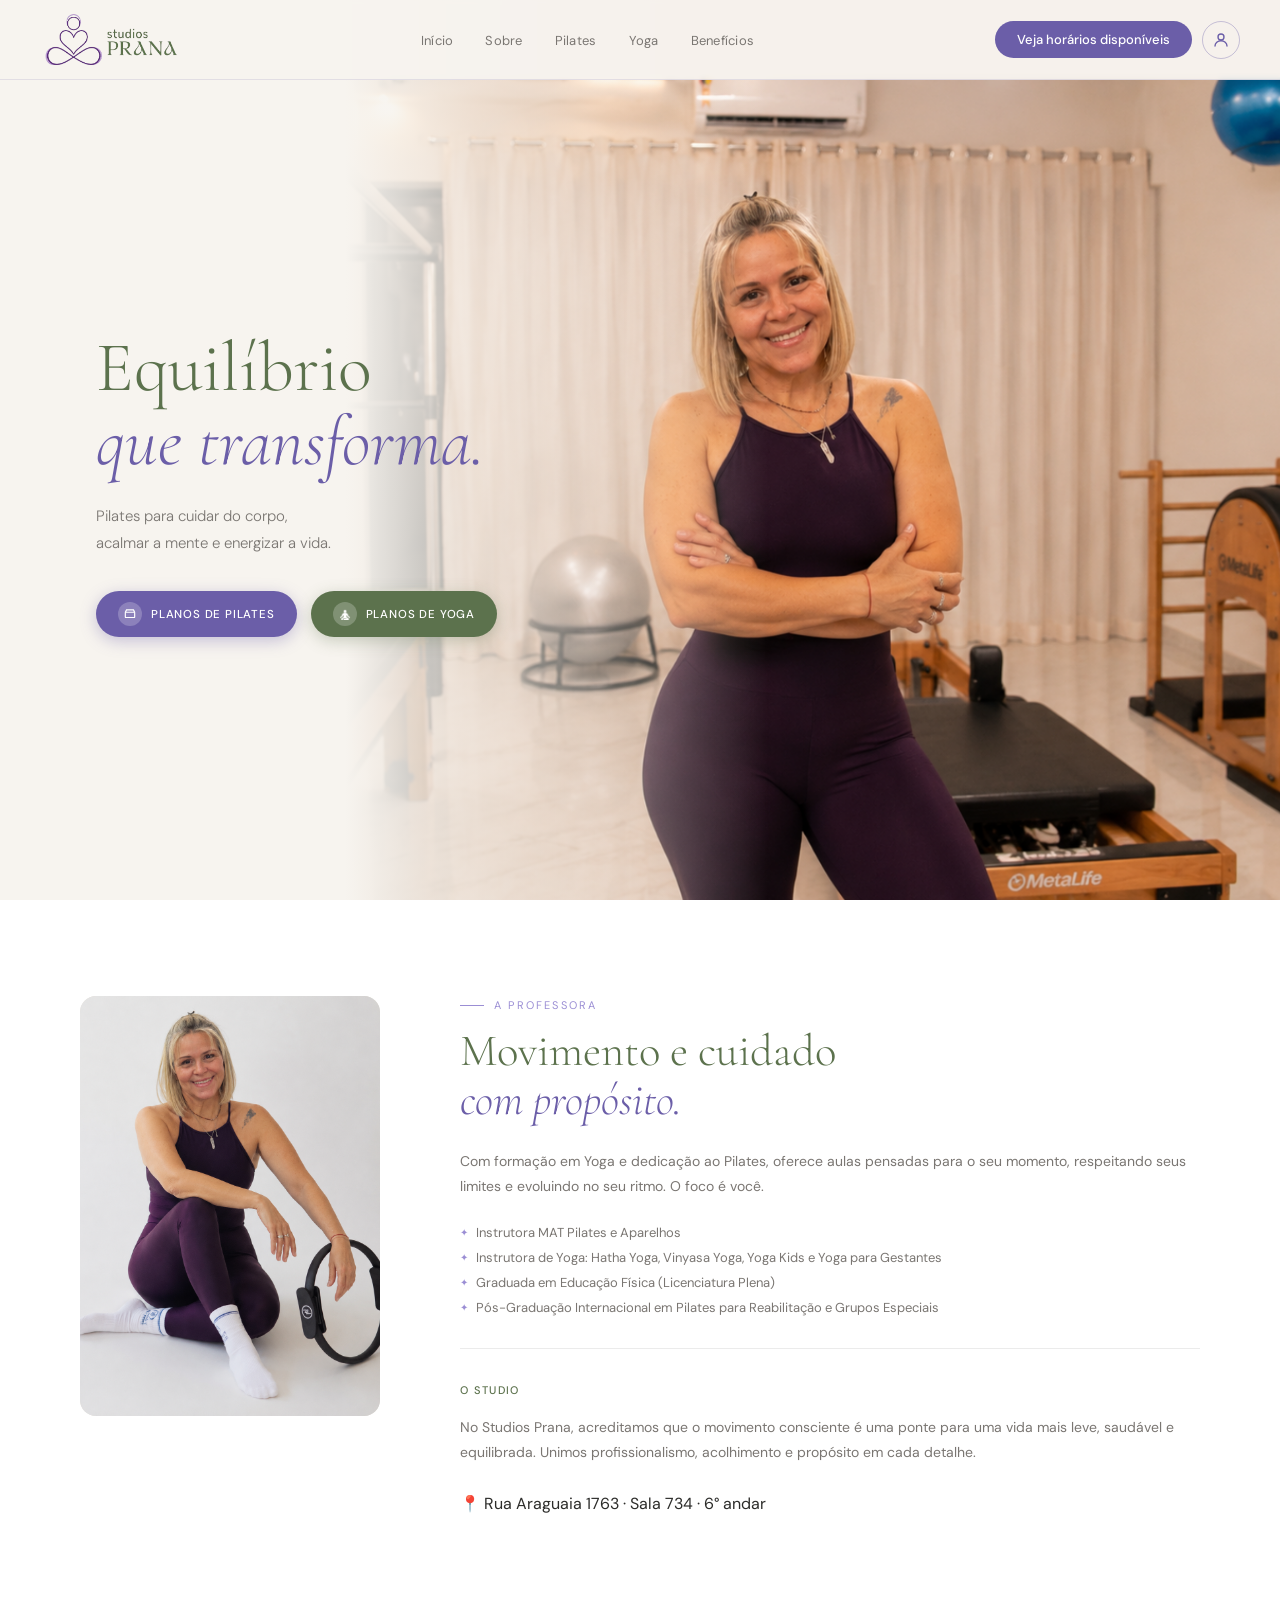
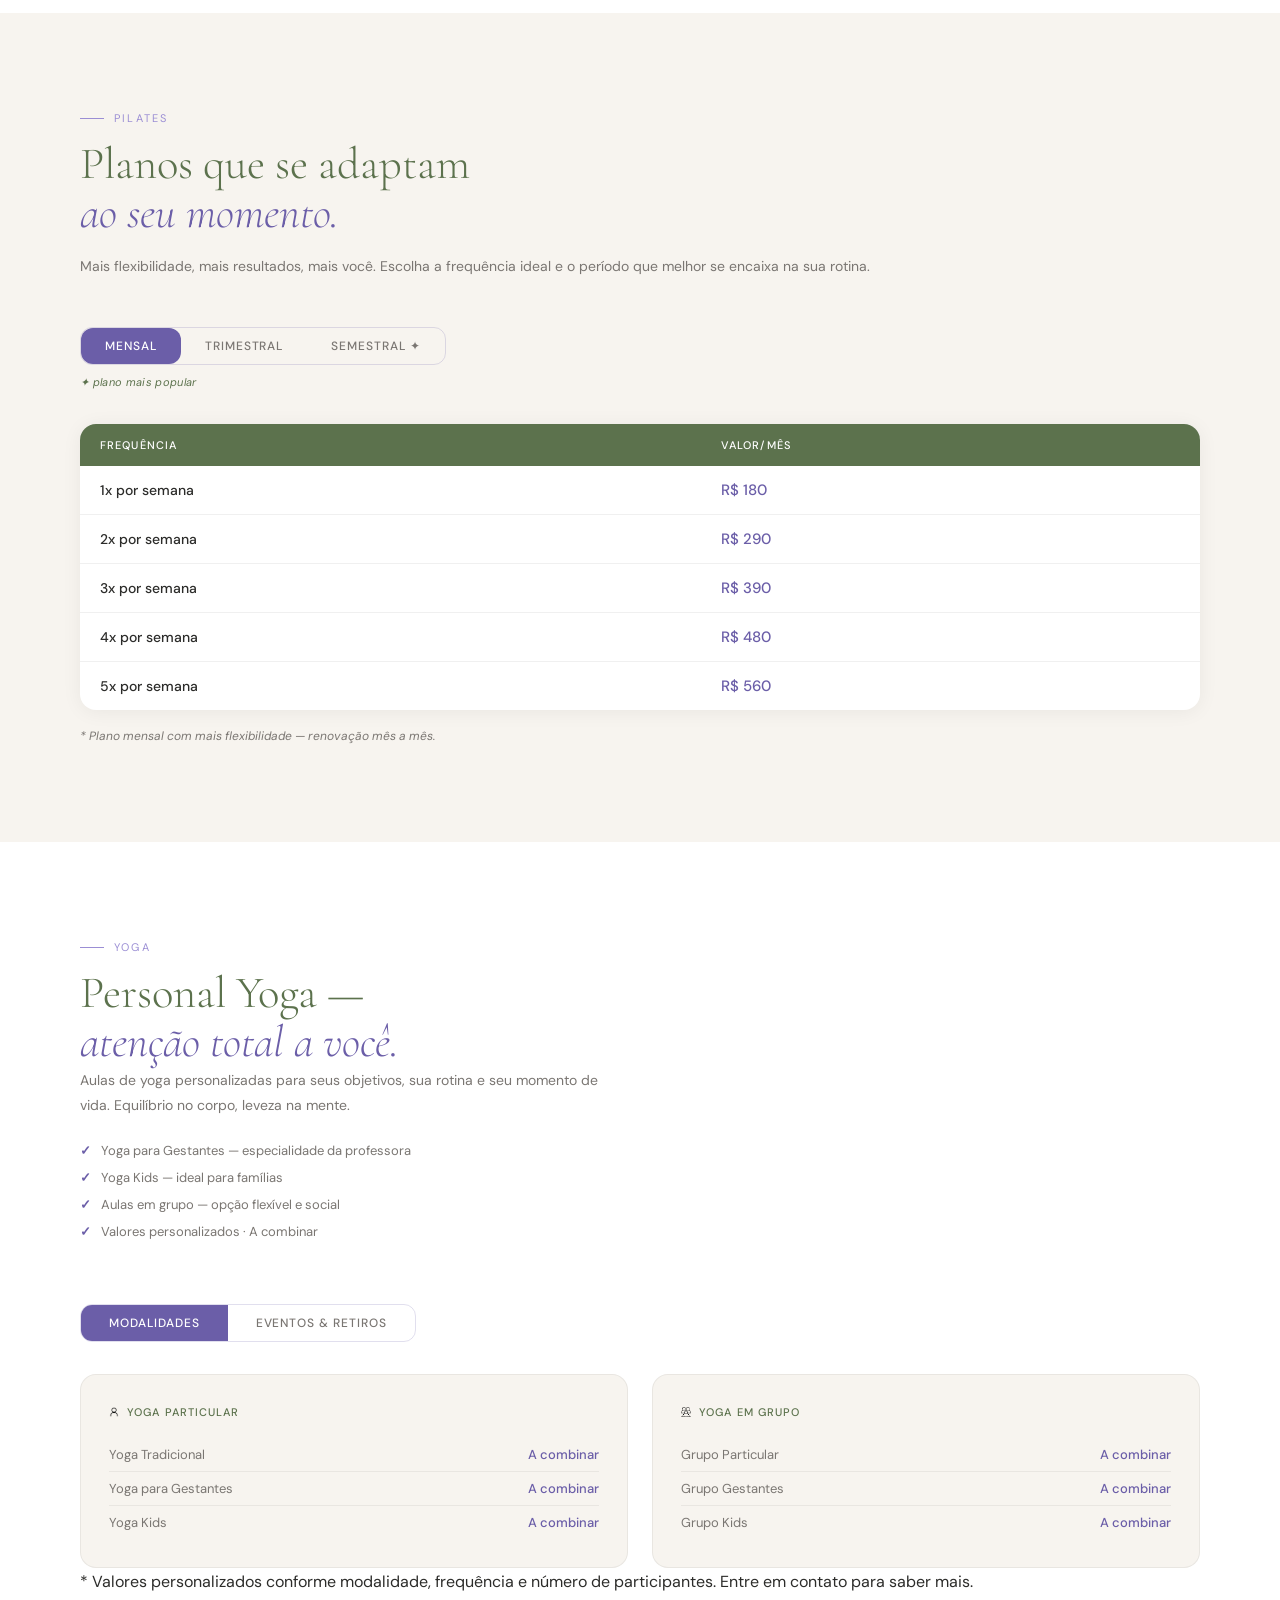
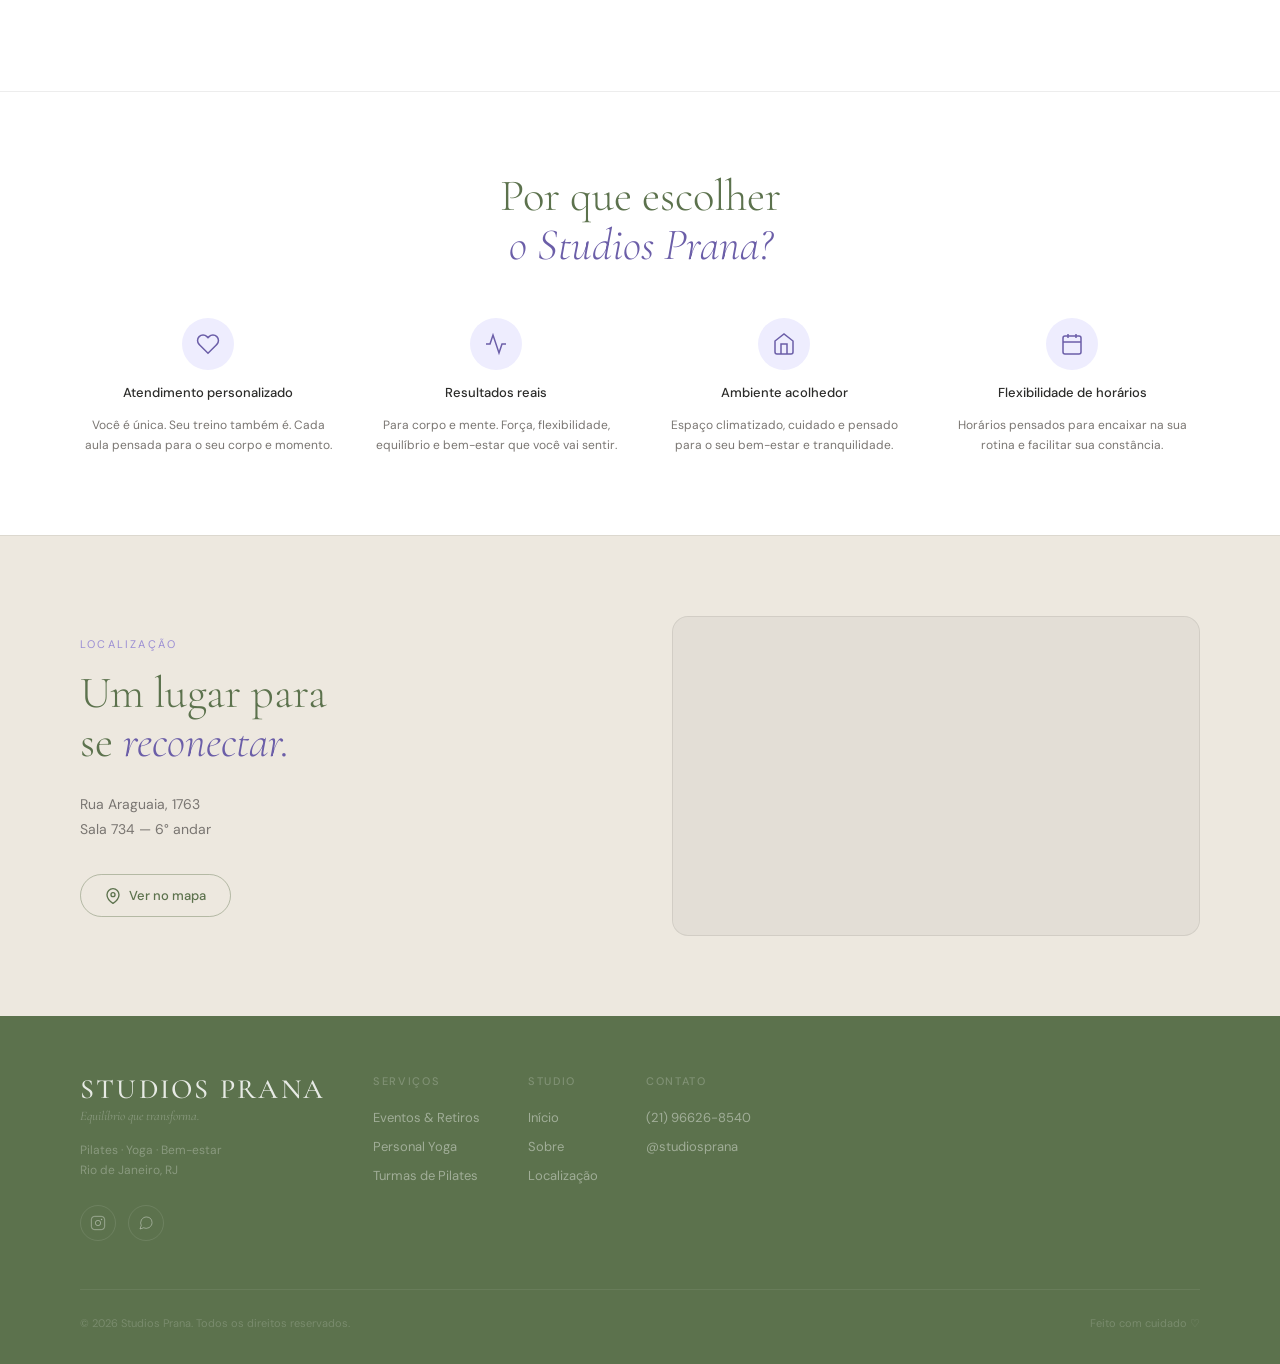
==== commit 3848a5d5: "style: enhance tabs and pricing sections with popular plan indicators and improved layout" ====
--- a/index.html
+++ b/index.html
@@ -36,7 +36,7 @@
     </ul>
 
     <div class="nav-right">
-      <button class="btn-nav" onclick="abrirAgendar()">Veja Disponibilidades</button>
+      <button class="btn-nav" onclick="abrirAgendar()">Veja horários disponíveis</button>
       <button class="btn-login" onclick="document.getElementById('loginOverlay').classList.add('open')"
         aria-label="Área da professora">
         <svg width="18" height="18" viewBox="0 0 24 24" fill="none" stroke="currentColor" stroke-width="1.8"
@@ -182,8 +182,9 @@
       <div class="planos-tabs">
         <button class="plano-tab active" onclick="showTab('pilates','mensal',this)">Mensal</button>
         <button class="plano-tab" onclick="showTab('pilates','trimestral',this)">Trimestral</button>
-        <button class="plano-tab" onclick="showTab('pilates','semestral',this)">Semestral</button>
-      </div>
+        <button class="plano-tab plano-tab-popular" onclick="showTab('pilates','semestral',this)">Semestral ✦</button>
+      </div>
+      <p class="planos-popular-nota">✦ plano mais popular</p>
 
       <div class="planos-panel active" id="pilates-mensal">
         <table class="planos-table">
@@ -230,23 +231,23 @@
           <tbody>
             <tr>
               <td>1x por semana</td>
-              <td class="preco">R$ 170</td>
+              <td class="preco">R$ 170 <span class="economia">você economiza R$ 30 no trimestre</span></td>
             </tr>
             <tr>
               <td>2x por semana</td>
-              <td class="preco">R$ 275</td>
+              <td class="preco">R$ 275 <span class="economia">você economiza R$ 45 no trimestre</span></td>
             </tr>
             <tr>
               <td>3x por semana</td>
-              <td class="preco">R$ 370</td>
+              <td class="preco">R$ 370 <span class="economia">você economiza R$ 60 no trimestre</span></td>
             </tr>
             <tr>
               <td>4x por semana</td>
-              <td class="preco">R$ 455</td>
+              <td class="preco">R$ 455 <span class="economia">você economiza R$ 75 no trimestre</span></td>
             </tr>
             <tr>
               <td>5x por semana</td>
-              <td class="preco">R$ 530</td>
+              <td class="preco">R$ 530 <span class="economia">você economiza R$ 90 no trimestre</span></td>
             </tr>
           </tbody>
         </table>
@@ -264,23 +265,23 @@
           <tbody>
             <tr>
               <td>1x por semana</td>
-              <td class="preco">R$ 160</td>
+              <td class="preco">R$ 160 <span class="economia">você economiza R$ 120 no semestre</span></td>
             </tr>
             <tr>
               <td>2x por semana</td>
-              <td class="preco">R$ 255</td>
+              <td class="preco">R$ 255 <span class="economia">você economiza R$ 210 no semestre</span></td>
             </tr>
             <tr>
               <td>3x por semana</td>
-              <td class="preco">R$ 345</td>
+              <td class="preco">R$ 345 <span class="economia">você economiza R$ 270 no semestre</span></td>
             </tr>
             <tr>
               <td>4x por semana</td>
-              <td class="preco">R$ 430</td>
+              <td class="preco">R$ 430 <span class="economia">você economiza R$ 300 no semestre</span></td>
             </tr>
             <tr>
               <td>5x por semana</td>
-              <td class="preco">R$ 499</td>
+              <td class="preco">R$ 499 <span class="economia">você economiza R$ 366 no semestre</span></td>
             </tr>
           </tbody>
         </table>
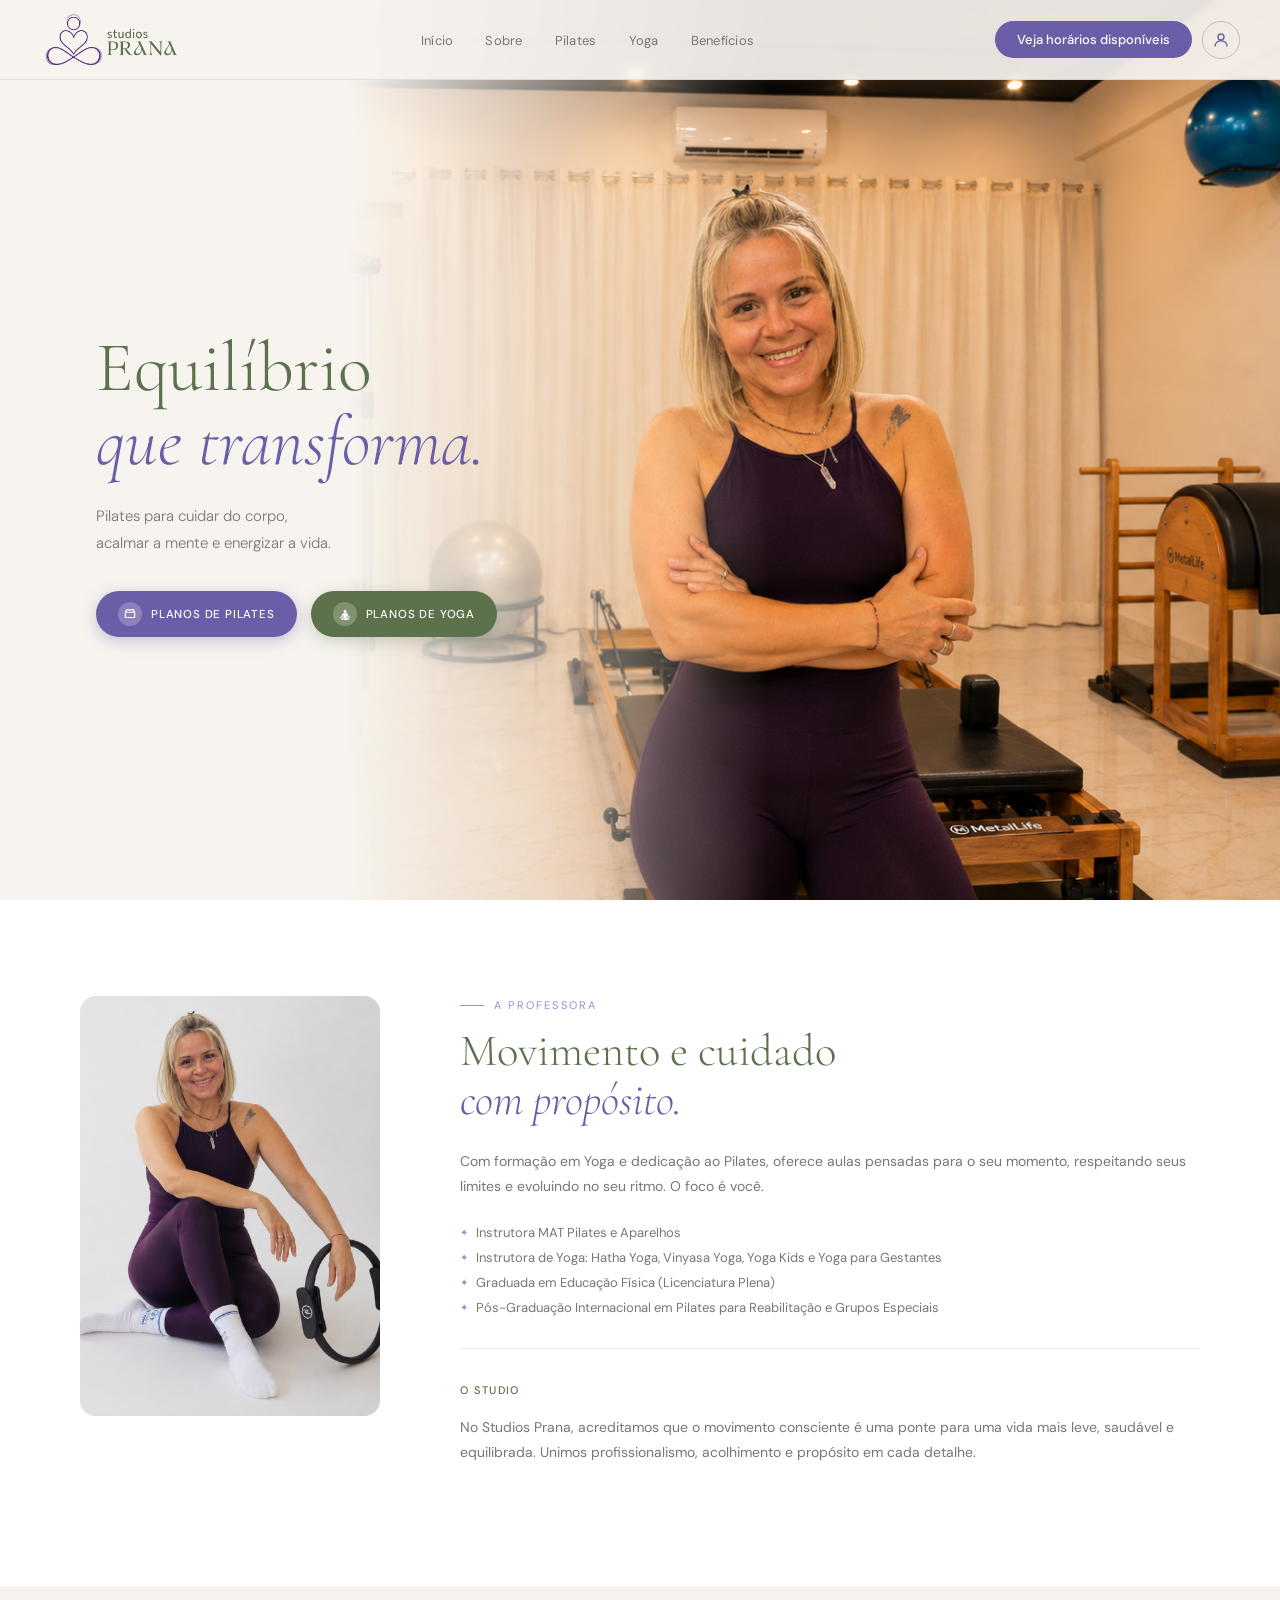
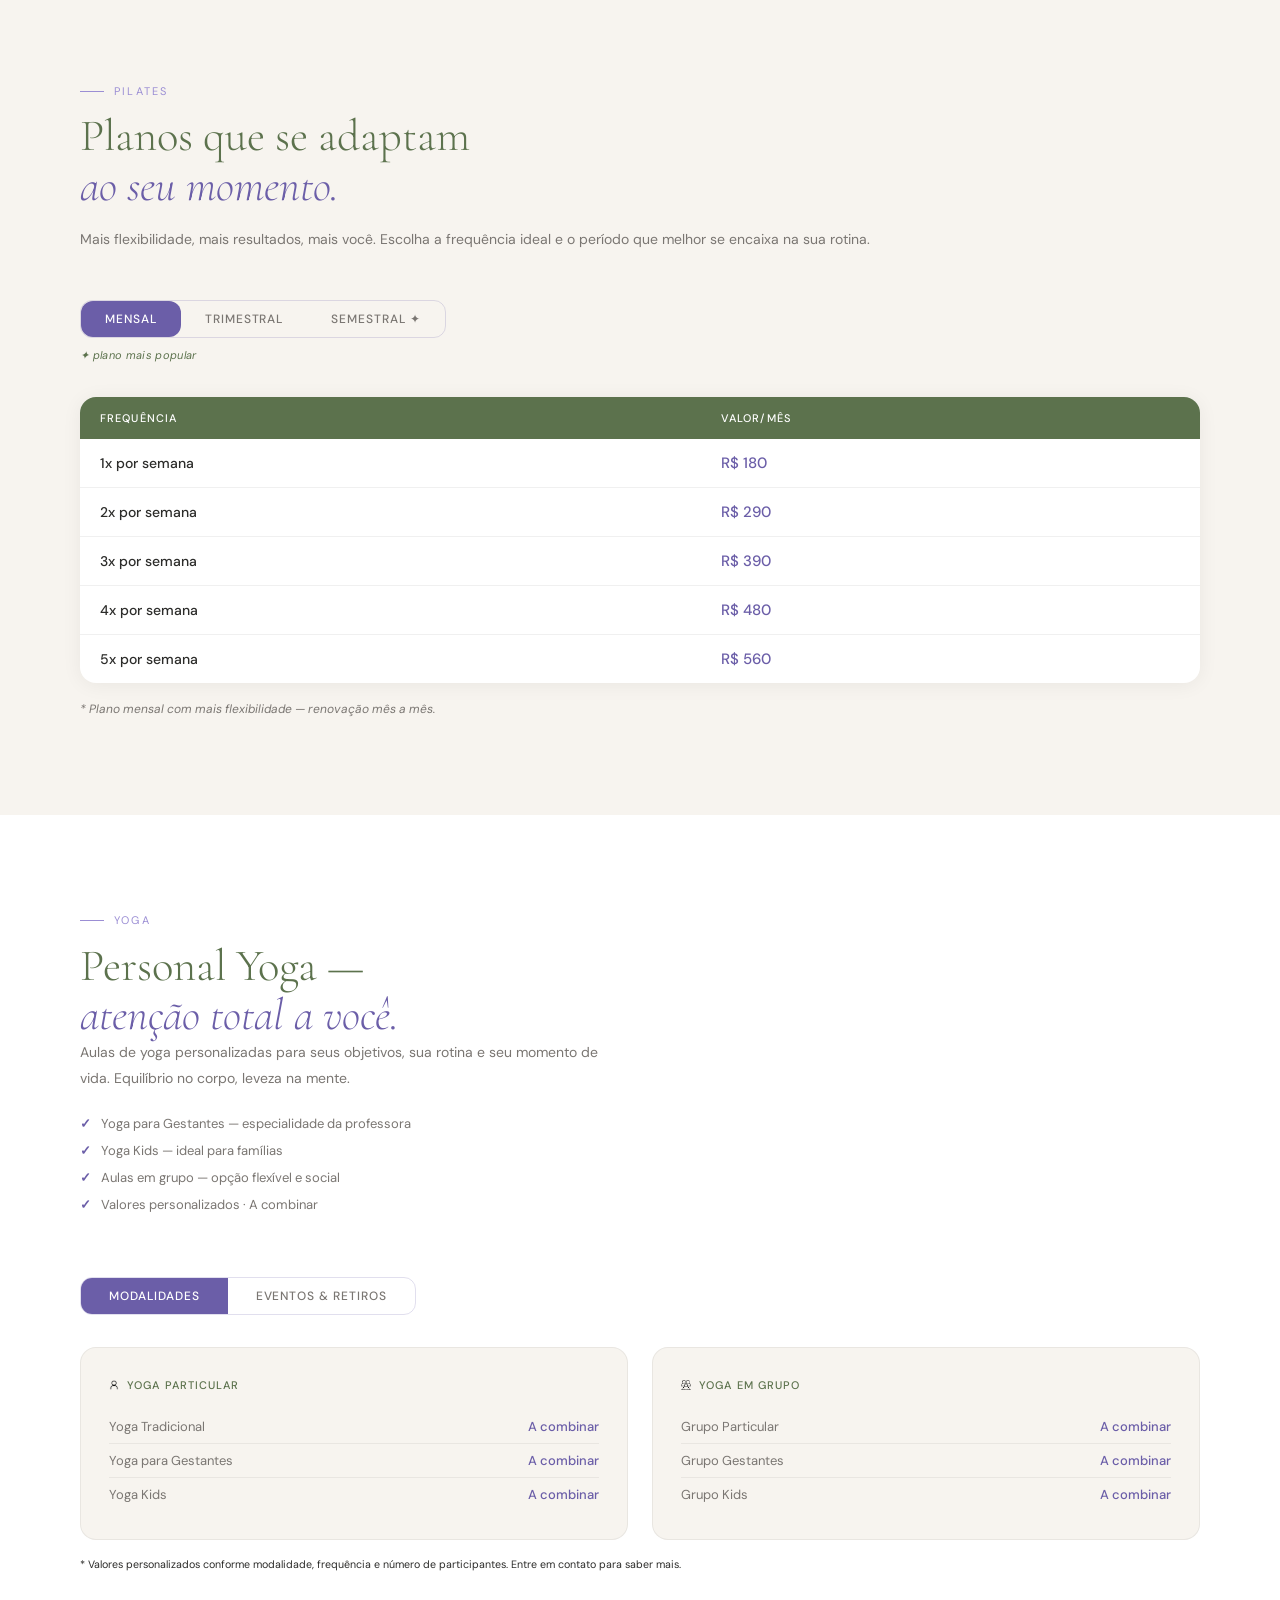
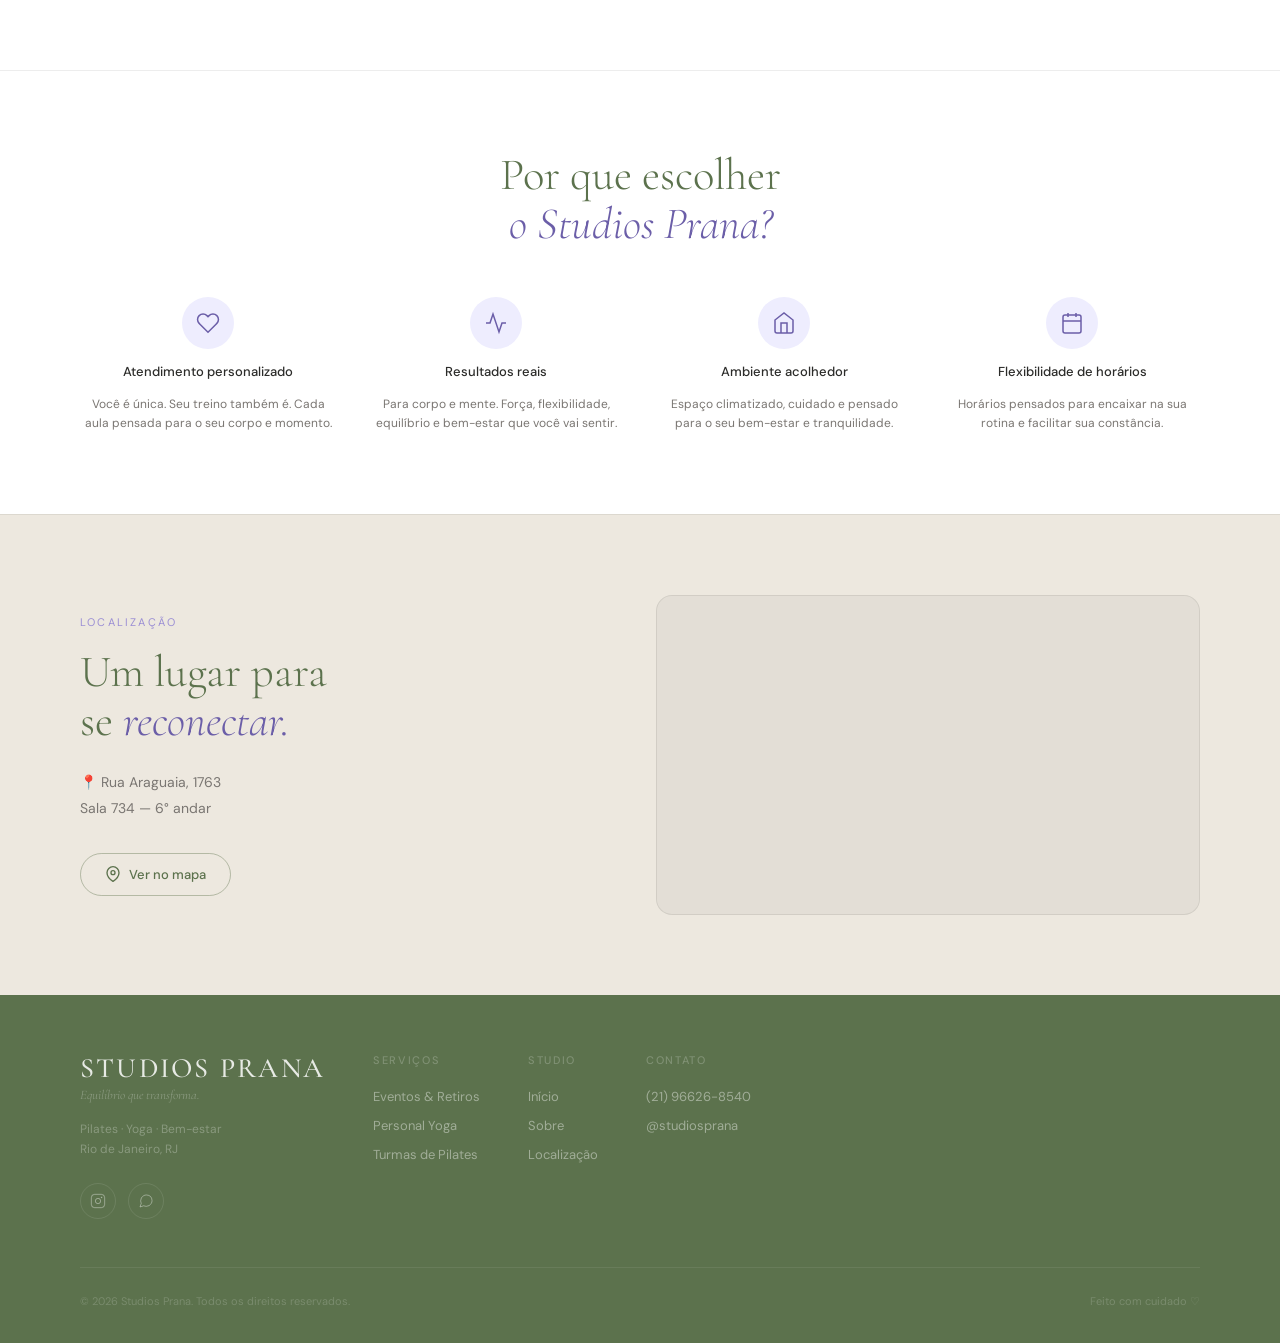
==== commit 9b595a44: "style: update mobile button dimensions and adjust layout gaps in localization section" ====
--- a/index.html
+++ b/index.html
@@ -105,7 +105,7 @@
 
   <!-- ── HERO ── -->
   <section class="hero" id="inicio">
-    <img src="imagens/Design sem nome2.png" class="hero-bg-img" alt="Studios Prana">
+    <img src="imagens/ChatGPT Image 28 de jun. de 2026, 16_39_05.png" class="hero-bg-img" alt="Studios Prana">
     <div class="hero-fade"></div>
     <div class="hero-content">
 
@@ -165,7 +165,7 @@
         <p class="sobre-studio-title">O studio</p>
         <p class="sobre-desc">No Studios Prana, acreditamos que o movimento consciente é uma ponte para uma vida mais
           leve, saudável e equilibrada. Unimos profissionalismo, acolhimento e propósito em cada detalhe.</p>
-        <p class="sobre-endereco">📍 Rua Araguaia 1763 · Sala 734 · 6° andar</p>
+        
       </div>
     </div>
   </section>
@@ -357,7 +357,7 @@
             </table>
           </div>
         </div>
-        <p class="yoga-nota">* Valores personalizados conforme modalidade, frequência e número de participantes. Entre
+        <p class="yoga-nota" style="font-size: 8pt; margin-top:15px">* Valores personalizados conforme modalidade, frequência e número de participantes. Entre
           em contato para saber mais.</p>
       </div>
 
@@ -481,7 +481,7 @@
       <p class="loc-eyebrow">Localização</p>
       <h2 class="loc-title">Um lugar para<br>se <em>reconectar.</em></h2>
       <p class="loc-address">
-        Rua Araguaia, 1763<br>
+        📍 Rua Araguaia, 1763<br>
         Sala 734 — 6° andar
       </p>
       <a href="https://www.google.com/maps/dir/?api=1&destination=Rua+Araguaia,+1763,+Rio+de+Janeiro,+RJ"
